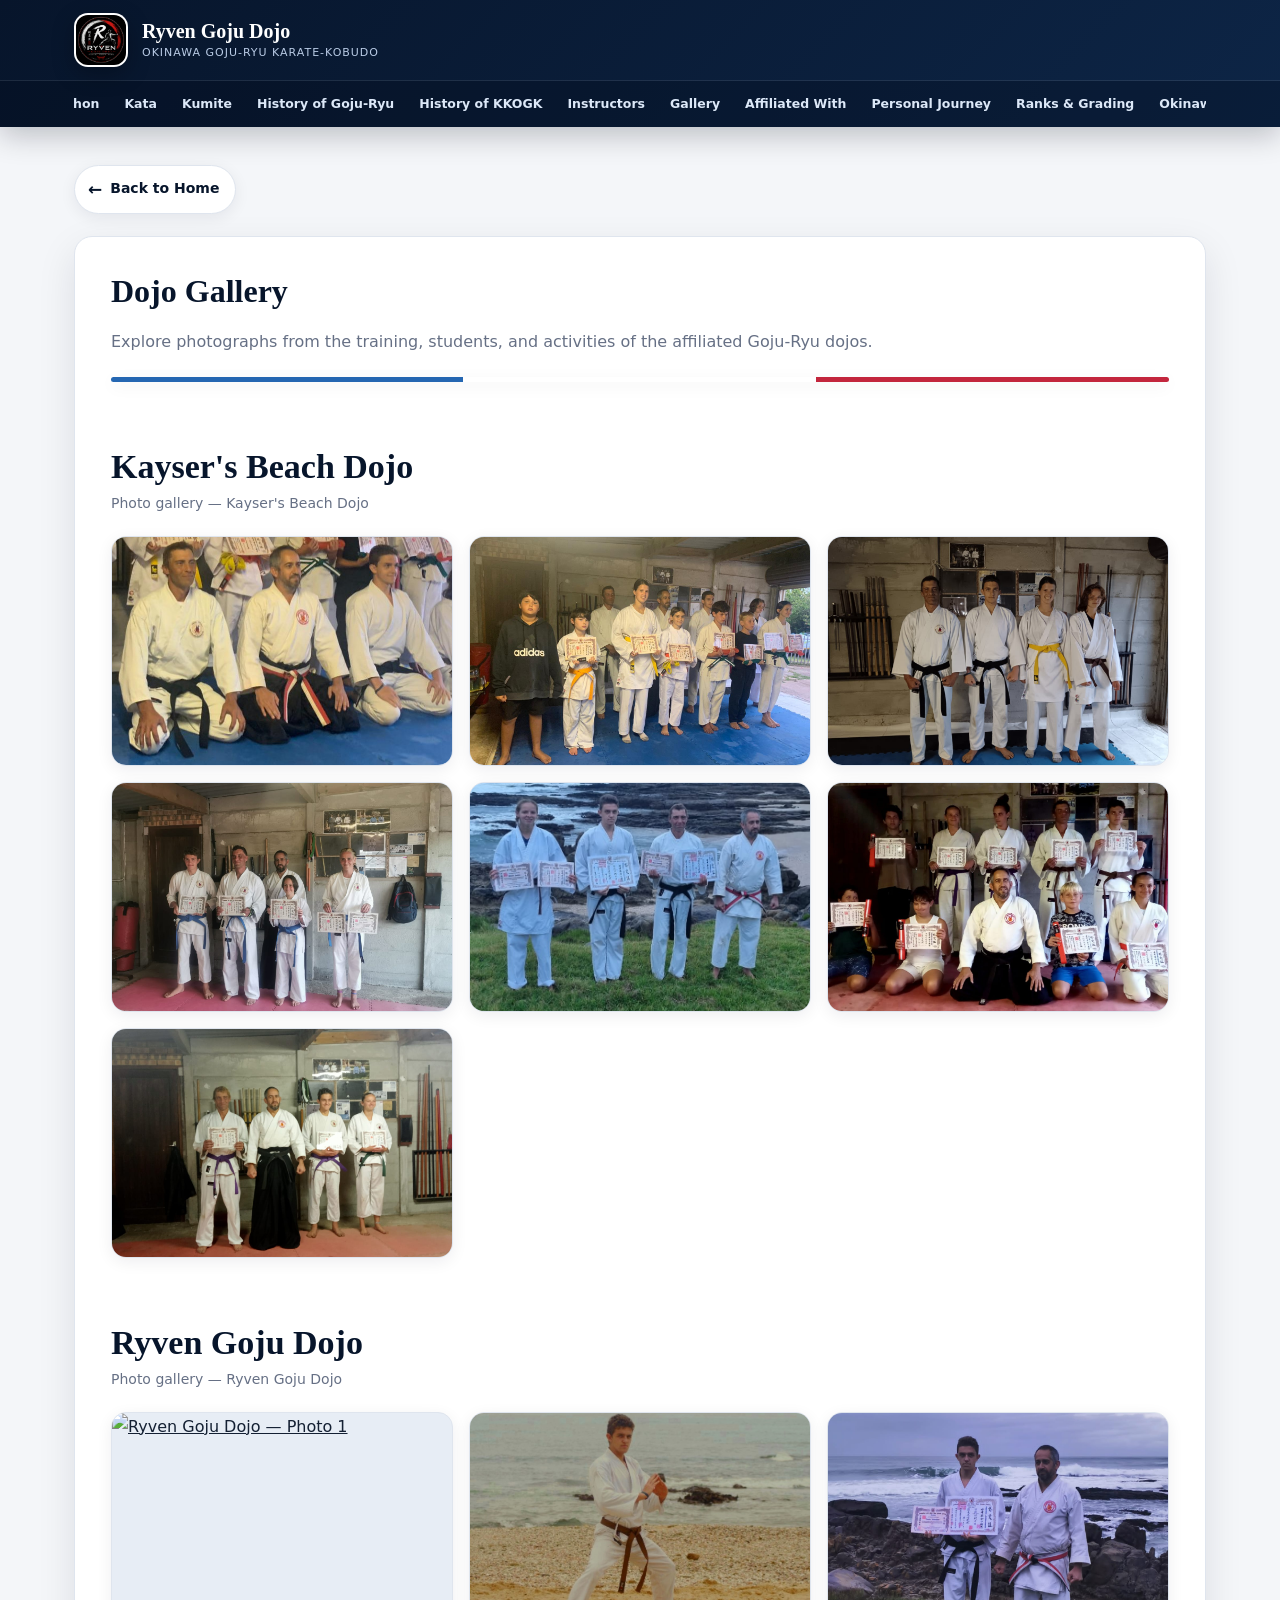
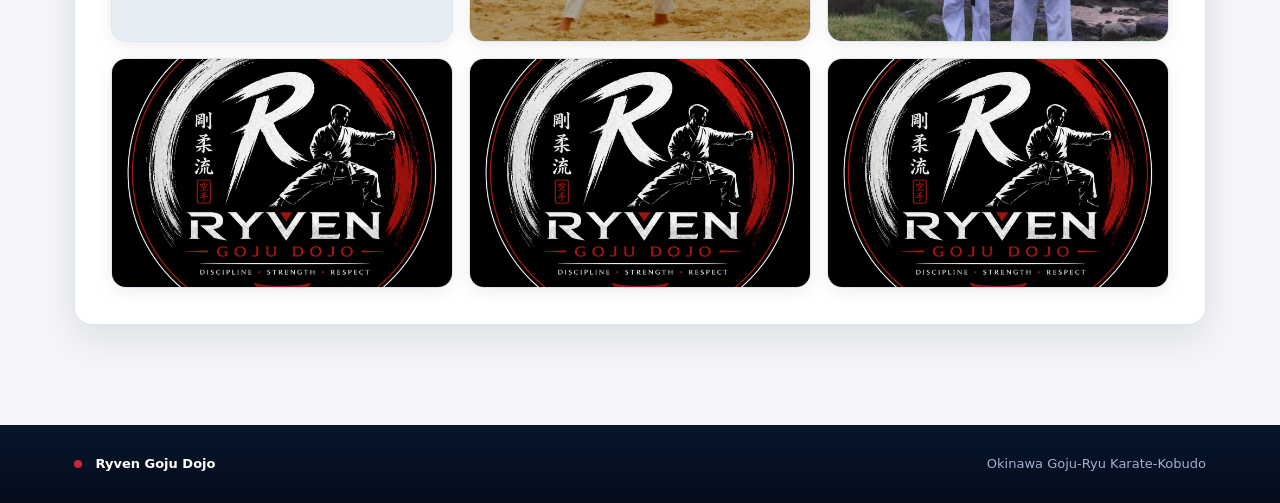
==== Gallery.html @ eabb7a5f "bb" ====
<!DOCTYPE html>
<html lang="en">
<head>
  <meta charset="UTF-8">
  <meta name="viewport" content="width=device-width, initial-scale=1.0">

  <title>Gallery — Ryven Goju Dojo</title>

  <link rel="stylesheet" href="css/style.css">

  <style>
    /* ---------- Gallery ---------- */

    .gallery-intro {
      margin-bottom: 28px;
    }

    .gallery-intro p {
      max-width: 850px;
      color: var(--muted);
    }

    .dojo-select {
      display: grid;
      grid-template-columns: repeat(2, minmax(0, 1fr));
      gap: 20px;
      margin-top: 25px;
    }

    .dojo-card {
      position: relative;
      display: flex;
      flex-direction: column;
      overflow: hidden;
      min-width: 0;
      border: 1px solid var(--line);
      border-radius: 18px;
      background: #fff;
      color: inherit;
      text-decoration: none;
      box-shadow: var(--shadow-sm);
      transition:
        transform var(--fast) var(--ease),
        box-shadow var(--fast) var(--ease),
        border-color var(--fast) var(--ease);
    }

    .dojo-card:hover {
      transform: translateY(-5px);
      border-color: #cfd8e6;
      box-shadow: var(--shadow-lg);
    }

    .dojo-card-media {
      height: 220px;
      overflow: hidden;
      background: linear-gradient(135deg,#e7edf6,#f6f8fb);
    }

    .dojo-card-media img {
      width: 100%;
      height: 100%;
      object-fit: cover;
      transition: transform var(--slow) var(--ease);
    }

    .dojo-card:hover .dojo-card-media img {
      transform: scale(1.05);
    }

    .dojo-card-content {
      padding: 22px;
    }

    .dojo-card-content h2 {
      margin-bottom: 6px;
      color: var(--navy);
      font-size: 25px;
    }

    .dojo-card-content p {
      margin: 0;
      color: var(--muted);
      font-size: 14px;
    }

    .dojo-card-arrow {
      display: inline-block;
      margin-top: 15px;
      color: var(--red);
      font-size: 13px;
      font-weight: 800;
    }

    /* ---------- Individual Galleries ---------- */

    .dojo-gallery {
      margin-top: 65px;
      scroll-margin-top: 140px;
    }

    .dojo-gallery-heading {
      display: flex;
      align-items: flex-end;
      justify-content: space-between;
      gap: 20px;
      margin-bottom: 20px;
    }

    .dojo-gallery-heading h2 {
      margin: 0;
      color: var(--navy);
      font-size: clamp(25px, 4vw, 34px);
    }

    .dojo-gallery-heading p {
      margin: 5px 0 0;
      color: var(--muted);
      font-size: 14px;
    }

    .gallery-back {
      flex: 0 0 auto;
      padding: 8px 13px;
      border: 1px solid var(--line);
      border-radius: 999px;
      background: #fff;
      color: var(--navy);
      text-decoration: none;
      font-size: 13px;
      font-weight: 800;
      box-shadow: var(--shadow-sm);
      transition:
        transform var(--fast) var(--ease),
        background var(--fast) var(--ease);
    }

    .gallery-back:hover {
      transform: translateY(-2px);
      background: var(--blue-soft);
    }

    .photo-grid {
      display: grid;
      grid-template-columns: repeat(3, minmax(0, 1fr));
      gap: 16px;
    }

    .gallery-photo {
      position: relative;
      display: block;
      height: 230px;
      overflow: hidden;
      border: 1px solid var(--line);
      border-radius: 15px;
      background: #e7edf5;
      box-shadow: var(--shadow-sm);
      cursor: pointer;
    }

    .gallery-photo img {
      width: 100%;
      height: 100%;
      object-fit: cover;
      transition: transform var(--slow) var(--ease);
    }

    .gallery-photo:hover img {
      transform: scale(1.06);
    }

    .gallery-photo::after {
      content: "View photo";
      position: absolute;
      left: 50%;
      bottom: 14px;
      transform: translate(-50%, 8px);
      padding: 6px 11px;
      border-radius: 999px;
      background: rgba(7,21,43,.82);
      color: #fff;
      font-size: 11px;
      font-weight: 800;
      opacity: 0;
      transition:
        opacity var(--fast) var(--ease),
        transform var(--fast) var(--ease);
    }

    .gallery-photo:hover::after {
      opacity: 1;
      transform: translate(-50%, 0);
    }

    /* ---------- Lightbox ---------- */

    .lightbox {
      position: fixed;
      inset: 0;
      z-index: 2000;
      display: none;
      align-items: center;
      justify-content: center;
      padding: 25px;
      background: rgba(3,10,23,.92);
    }

    .lightbox.is-open {
      display: flex;
    }

    .lightbox img {
      max-width: min(1100px, 94vw);
      max-height: 88vh;
      width: auto;
      height: auto;
      object-fit: contain;
      border-radius: 12px;
      box-shadow: 0 25px 70px rgba(0,0,0,.45);
    }

    .lightbox-close {
      position: absolute;
      top: 20px;
      right: 25px;
      width: 44px;
      height: 44px;
      border: 1px solid rgba(255,255,255,.25);
      border-radius: 50%;
      background: rgba(255,255,255,.08);
      color: #fff;
      font-size: 25px;
      line-height: 1;
      cursor: pointer;
    }

    .lightbox-close:hover {
      background: rgba(255,255,255,.16);
    }

    @media (max-width: 800px) {
      .dojo-select {
        grid-template-columns: 1fr;
      }

      .photo-grid {
        grid-template-columns: repeat(2, minmax(0, 1fr));
      }

      .gallery-photo {
        height: 220px;
      }
    }

    @media (max-width: 560px) {
      .dojo-card-media {
        height: 190px;
      }

      .photo-grid {
        grid-template-columns: 1fr;
      }

      .gallery-photo {
        height: 250px;
      }

      .dojo-gallery-heading {
        flex-direction: column;
        align-items: flex-start;
      }
    }
  </style>
</head>

<body>

  <!-- Header -->
 <header class="site-header">

  <div class="header-top">
    <div class="header-inner">

      <a class="brand" href="index.html">

        <div class="logo">
          <img src="1.jpeg" alt="Ryven Goju Dojo logo">
        </div>

        <div class="title">
          <h1>Ryven Goju Dojo</h1>
          <p>Okinawa Goju-Ryu Karate-Kobudo</p>
        </div>

      </a>

    </div>
  </div>

  <div class="nav-row">
    <div class="nav-inner">

      <nav class="site-nav" aria-label="Main navigation">

        <ul>

          <li>
            <a href="index.html">Home</a>
          </li>

          <li>
            <a href="P2.html">Kihon</a>
          </li>

          <li>
            <a href="P3.html">Kata</a>
          </li>

          <li>
            <a href="P4.html">Kumite</a>
          </li>

          <li>
            <a href="P5.html">History of Goju-Ryu</a>
          </li>

          <li>
            <a href="P6.html">History of KKOGK</a>
          </li>

          <li>
            <a href="P7.html">Instructors</a>
          </li>

          <li>
            <a href="Gallery.html">Gallery</a>
          </li>

          <li>
            <a href="P8.html">Affiliated With</a>
          </li>

          <li>
            <a href="P9.html">Personal Journey</a>
          </li>

          <li>
            <a href="P10.html">Ranks &amp; Grading</a>
          </li>

          <li>
            <a href="P11.html">Okinawan Kobudo</a>
          </li>

        </ul>

      </nav>

    </div>
  </div>

</header>


  <!-- Main Content -->
  <main>

    <a class="back" href="index.html">Back to Home</a>

    <div class="card">

      <div class="gallery-intro">

        <h1>Dojo Gallery</h1>

        <p>
          Explore photographs from the training, students, and activities
          of the affiliated Goju-Ryu dojos.
        </p>

        <div class="belt-rule"></div>

      </div>


 


      <!-- Kayser's Beach Dojo Gallery -->

      <section class="dojo-gallery" id="kaysers-beach-dojo">

        <div class="dojo-gallery-heading">

          <div>
            <h2>Kayser's Beach Dojo</h2>
            <p>Photo gallery — Kayser's Beach Dojo</p>
          </div>

          

        </div>

        <div class="photo-grid">

          <a class="gallery-photo" href="K1.jpeg" data-lightbox>
            <img src="K1.jpeg" alt="Kayser's Beach Dojo — Photo 1">
          </a>

          <a class="gallery-photo" href="K2.jpeg" data-lightbox>
            <img src="K2.jpeg" alt="Kayser's Beach Dojo — Photo 2">
          </a>

          <a class="gallery-photo" href="K3.jpeg" data-lightbox>
            <img src="K3.jpeg" alt="Kayser's Beach Dojo — Photo 3">
          </a>

          <a class="gallery-photo" href="K4.jpeg" data-lightbox>
            <img src="K4.jpeg" alt="Kayser's Beach Dojo — Photo 4">
          </a>

          <a class="gallery-photo" href="K5.jpeg" data-lightbox>
            <img src="K5.jpeg" alt="Kayser's Beach Dojo — Photo 5">
          </a>

          <a class="gallery-photo" href="K6.jpeg" data-lightbox>
            <img src="K6.jpeg" alt="Kayser's Beach Dojo — Photo 6">
          </a>

          <a class="gallery-photo" href="K7.jpeg" data-lightbox>
            <img src="K7.jpeg" alt="Kayser's Beach Dojo — Photo 7">
          </a>


        </div>

      </section>


     <!-- Ryven Goju Dojo Gallery -->

<section class="dojo-gallery" id="ryven-goju-dojo">

  <div class="dojo-gallery-heading">

    <div>
      <h2>Ryven Goju Dojo</h2>
      <p>Photo gallery — Ryven Goju Dojo</p>
    </div>

  </div>

  <div class="photo-grid">

    <a class="gallery-photo" href="Jaundre1.jpeg" data-lightbox>
      <img src="Jaundre2.jpeg" alt="Ryven Goju Dojo — Photo 1">
    </a>

    <a class="gallery-photo" href="3.jpeg" data-lightbox>
      <img src="3.jpeg" alt="Ryven Goju Dojo — Photo 2">
    </a>

    <a class="gallery-photo" href="8.jpeg" data-lightbox>
      <img src="8.jpeg" alt="Ryven Goju Dojo — Photo 3">
    </a>

    <a class="gallery-photo" href="1.jpeg" data-lightbox>
      <img src="1.jpeg" alt="Ryven Goju Dojo — Photo 4">
    </a>

    <a class="gallery-photo" href="1.jpeg" data-lightbox>
      <img src="1.jpeg" alt="Ryven Goju Dojo — Photo 5">
    </a>

    <a class="gallery-photo" href="1.jpeg" data-lightbox>
      <img src="1.jpeg" alt="Ryven Goju Dojo — Photo 6">
    </a>

  </div>

</section>

    </div>

  </main>


  <!-- Footer -->

  <footer class="site-footer">

    <div class="footer-inner">

      <div class="brand-mini">
        Ryven Goju Dojo
      </div>

      <div class="footer-links">
        Okinawa Goju-Ryu Karate-Kobudo
      </div>

    </div>

  </footer>


  <!-- Lightbox -->

  <div class="lightbox" id="lightbox" aria-hidden="true">

    <button class="lightbox-close" type="button" aria-label="Close photo">
      ×
    </button>

    <img id="lightbox-image" src="" alt="">

  </div>


  <script>
    const lightbox = document.getElementById("lightbox");
    const lightboxImage = document.getElementById("lightbox-image");
    const closeButton = document.querySelector(".lightbox-close");

    document.querySelectorAll("[data-lightbox]").forEach(photo => {

      photo.addEventListener("click", function(event) {

        event.preventDefault();

        lightboxImage.src = this.href;
        lightboxImage.alt = this.querySelector("img").alt;

        lightbox.classList.add("is-open");
        lightbox.setAttribute("aria-hidden", "false");

        document.body.style.overflow = "hidden";
      });

    });

    function closeLightbox() {

      lightbox.classList.remove("is-open");
      lightbox.setAttribute("aria-hidden", "true");

      lightboxImage.src = "";

      document.body.style.overflow = "";
    }

    closeButton.addEventListener("click", closeLightbox);

    lightbox.addEventListener("click", function(event) {

      if (event.target === lightbox) {
        closeLightbox();
      }

    });

    document.addEventListener("keydown", function(event) {

      if (event.key === "Escape") {
        closeLightbox();
      }

    });
  </script>

</body>
</html>
---- css/style.css ----
/* ==========================================================
   RYVEN GOJU DOJO — REFINED DESIGN SYSTEM
   Clean, responsive, image-safe, accessible.
   ========================================================== */

:root{
  --navy:#07152b;
  --navy-2:#0d2546;
  --navy-3:#123861;
  --blue:#2567b2;
  --blue-soft:#eaf2fb;
  --red:#c3263d;
  --red-dark:#94182a;
  --paper:#f4f6f9;
  --white:#fff;
  --ink:#142033;
  --muted:#667085;
  --line:#dfe5ee;
  --belt-orange:#e2861f;
  --belt-blue:#2567b2;
  --belt-purple:#7b3fa0;
  --belt-brown:#7a4a26;
  --belt-black:#111;
  --font-display:'Shippori Mincho','Noto Serif JP',Georgia,serif;
  --font-body:'Inter',system-ui,-apple-system,'Segoe UI',Roboto,Arial,sans-serif;
  --max-w:1180px;
  --radius:18px;
  --shadow-sm:0 4px 16px rgba(7,21,43,.07);
  --shadow-md:0 14px 38px rgba(7,21,43,.10);
  --shadow-lg:0 24px 70px rgba(7,21,43,.16);
  --ease:cubic-bezier(.22,.8,.24,1);
  --fast:180ms;
  --slow:550ms;
}

*,*::before,*::after{box-sizing:border-box}
html{scroll-behavior:smooth}
body{
  margin:0;
  min-width:320px;
  background:var(--paper);
  color:var(--ink);
  font-family:var(--font-body);
  font-size:16px;
  line-height:1.7;
  -webkit-font-smoothing:antialiased;
  text-rendering:optimizeLegibility;
}
img{display:block;max-width:100%}
a{color:inherit}
button{font:inherit}
h1,h2,h3,h4{
  margin:0 0 .55em;
  color:var(--navy);
  font-family:var(--font-display);
  font-weight:600;
  line-height:1.18;
}
p{margin:0 0 1em}
.muted{color:var(--muted)}

a:focus-visible,button:focus-visible,.tile:focus-visible{
  outline:3px solid #f05a70;
  outline-offset:3px;
}

@media (prefers-reduced-motion:reduce){
  *,*::before,*::after{
    animation-duration:.001ms!important;
    transition-duration:.001ms!important;
    scroll-behavior:auto!important;
  }
}

/* ---------- Header ---------- */
.site-header{
  position:sticky;
  top:0;
  z-index:1000;
  color:var(--white);
  background:linear-gradient(135deg,var(--navy),var(--navy-2));
  box-shadow:0 8px 28px rgba(2,10,24,.24);
}
.header-top{border-bottom:1px solid rgba(255,255,255,.09)}
.header-inner{
  width:100%;
  max-width:var(--max-w);
  margin:auto;
  padding:13px 24px;
  display:flex;
  align-items:center;
  justify-content:space-between;
  gap:20px;
}
.brand{
  min-width:0;
  display:flex;
  align-items:center;
  gap:14px;
  color:var(--white);
  text-decoration:none;
}
.brand .logo{
  width:54px;height:54px;flex:0 0 54px;
  overflow:hidden;
  border-radius:14px;
  background:#fff;
  border:2px solid rgba(255,255,255,.18);
  box-shadow:0 7px 22px rgba(0,0,0,.28);
}
.brand .logo img{
  width:100%;height:100%;
  object-fit:cover;
}
.brand .title{min-width:0}
.brand .title h1{
  margin:0;
  color:#fff;
  font-size:20px;
  white-space:nowrap;
}
.brand .title p{
  margin:2px 0 0;
  color:#b9cbe5;
  font-size:11px;
  line-height:1.3;
  letter-spacing:.09em;
  text-transform:uppercase;
  white-space:nowrap;
}

/* Navigation */
.nav-row{
  background:rgba(2,10,24,.28);
}
.nav-inner{
  max-width:var(--max-w);
  margin:auto;
  padding:0 24px;
}
.site-nav ul{
  display:flex;
  align-items:center;
  justify-content:center;
  gap:3px;
  margin:0;
  padding:6px 0;
  list-style:none;
  overflow-x:auto;
  scrollbar-width:none;
}
.site-nav ul::-webkit-scrollbar{display:none}
.site-nav a{
  position:relative;
  display:block;
  padding:9px 11px;
  border-radius:9px;
  color:#dce8f8;
  text-decoration:none;
  font-size:12.5px;
  font-weight:700;
  line-height:1.25;
  white-space:nowrap;
  transition:background var(--fast) var(--ease),color var(--fast) var(--ease);
}
.site-nav a:hover{background:rgba(255,255,255,.08);color:#fff}
.site-nav a::after{
  content:"";
  position:absolute;
  left:11px;right:11px;bottom:4px;
  height:2px;border-radius:2px;
  background:var(--red);
  transform:scaleX(0);
  transform-origin:left;
  transition:transform var(--fast) var(--ease);
}
.site-nav a:hover::after,.site-nav a.active::after{transform:scaleX(1)}
.site-nav a.active{color:#fff}

.nav-toggle{
  display:none;
  width:44px;height:44px;
  flex:0 0 44px;
  position:relative;
  border:1px solid rgba(255,255,255,.18);
  border-radius:12px;
  background:rgba(255,255,255,.06);
  cursor:pointer;
}
.nav-toggle span,.nav-toggle span::before,.nav-toggle span::after{
  content:"";
  position:absolute;
  left:10px;right:10px;
  height:2px;
  border-radius:2px;
  background:#fff;
  transition:transform var(--fast) var(--ease),top var(--fast) var(--ease),opacity var(--fast) var(--ease);
}
.nav-toggle span{top:21px}
.nav-toggle span::before{top:-7px}
.nav-toggle span::after{top:7px}
.nav-toggle[aria-expanded="true"] span{background:transparent}
.nav-toggle[aria-expanded="true"] span::before{top:0;transform:rotate(45deg)}
.nav-toggle[aria-expanded="true"] span::after{top:0;transform:rotate(-45deg)}

@media (max-width:820px){
  .nav-toggle{display:block}
  .nav-row{
    max-height:0;
    overflow:hidden;
    background:linear-gradient(180deg,var(--navy),var(--navy-2));
    transition:max-height var(--fast) var(--ease);
  }
  .nav-row.is-open{max-height:75vh;overflow-y:auto}
  .nav-inner{padding:4px 16px 14px}
  .site-nav ul{
    flex-direction:column;
    align-items:stretch;
    gap:2px;
    overflow:visible;
  }
  .site-nav a{
    padding:13px 14px;
    font-size:15px;
  }
  .site-nav a::after{display:none}
  .site-nav a.active{
    background:rgba(255,255,255,.08);
    border-left:3px solid var(--red);
  }
}
@media (max-width:560px){
  .header-inner{padding:11px 16px}
  .brand{gap:10px}
  .brand .logo{width:46px;height:46px;flex-basis:46px;border-radius:12px}
  .brand .title h1{font-size:17px}
  .brand .title p{font-size:9.5px;letter-spacing:.06em}
}

/* ---------- Layout ---------- */
main{
  width:100%;
  max-width:var(--max-w);
  margin:0 auto;
  padding:38px 24px 70px;
}
.card{
  background:#fff;
  border:1px solid var(--line);
  border-radius:var(--radius);
  padding:36px;
  box-shadow:var(--shadow-md);
}
.card > h1{
  font-size:clamp(30px,4vw,42px);
  margin-bottom:8px;
}
.section{margin-top:36px}
.section > h2{
  position:relative;
  padding-left:17px;
  color:var(--navy);
  font-size:23px;
}
.section > h2::before{
  content:"";
  position:absolute;
  left:0;top:.12em;bottom:.12em;
  width:5px;border-radius:5px;
  background:linear-gradient(180deg,var(--blue),var(--red));
}
.section p{max-width:900px}

.back{
  display:inline-flex;
  align-items:center;
  gap:8px;
  margin-bottom:22px;
  padding:9px 16px 9px 13px;
  border:1px solid var(--line);
  border-radius:999px;
  background:#fff;
  color:var(--navy);
  text-decoration:none;
  font-size:14px;
  font-weight:800;
  box-shadow:var(--shadow-sm);
  transition:transform var(--fast) var(--ease),box-shadow var(--fast) var(--ease),background var(--fast) var(--ease);
}
.back::before{content:"←";font-size:17px}
.back:hover{transform:translateX(-3px);background:var(--blue-soft);box-shadow:var(--shadow-md)}

.belt-rule{
  width:100%;
  height:5px;
  margin-top:22px;
  border-radius:99px;
  background:linear-gradient(90deg,var(--blue) 0 33.3%,#fff 33.3% 66.6%,var(--red) 66.6% 100%);
  box-shadow:var(--shadow-sm);
}

/* ---------- Home hero ---------- */
.hero{
  position:relative;
  overflow:hidden;
  padding:64px 52px;
  border-radius:24px;
  color:#fff;
  background:
    radial-gradient(600px 360px at 88% 0%,rgba(195,38,61,.24),transparent 65%),
    radial-gradient(620px 420px at 0% 100%,rgba(37,103,178,.30),transparent 68%),
    linear-gradient(135deg,var(--navy),var(--navy-3));
  box-shadow:var(--shadow-lg);
}
.hero::after{
  content:"";
  position:absolute;
  width:330px;height:330px;
  right:-120px;top:-120px;
  border:14px solid rgba(255,255,255,.06);
  border-right-color:rgba(240,90,112,.34);
  border-radius:50%;
  transform:rotate(20deg);
}
.hero > *{position:relative;z-index:1}
.hero-eyebrow{
  display:inline-flex;
  align-items:center;
  gap:9px;
  margin:0 0 14px;
  color:#ffd8de;
  font-size:12px;
  font-weight:800;
  letter-spacing:.14em;
  text-transform:uppercase;
}
.hero-eyebrow::before{
  content:"";
  width:9px;height:9px;
  border-radius:50%;
  background:#ef5a72;
  box-shadow:0 0 0 4px rgba(239,90,114,.18);
}
.hero h2{
  max-width:760px;
  color:#fff;
  font-size:clamp(32px,5vw,52px);
}
.hero p{
  max-width:680px;
  color:#dce6f5;
  font-size:17px;
}
.hero-actions{
  display:flex;
  flex-wrap:wrap;
  gap:12px;
  margin-top:24px;
}
.btn{
  display:inline-flex;
  align-items:center;
  justify-content:center;
  padding:12px 20px;
  border:1px solid transparent;
  border-radius:999px;
  font-size:14px;
  font-weight:800;
  text-decoration:none;
  transition:transform var(--fast) var(--ease),box-shadow var(--fast) var(--ease),background var(--fast) var(--ease);
}
.btn:hover{transform:translateY(-2px)}
.btn-primary{
  color:#fff;
  background:var(--red);
  box-shadow:0 10px 24px rgba(195,38,61,.32);
}
.btn-primary:hover{background:var(--red-dark);box-shadow:0 14px 30px rgba(195,38,61,.4)}
.btn-ghost{
  color:#fff;
  background:rgba(255,255,255,.08);
  border-color:rgba(255,255,255,.25);
}
.btn-ghost:hover{background:rgba(255,255,255,.15)}

/* ---------- Home cards ---------- */
.grid-cards{
  display:grid;
  grid-template-columns:repeat(4,minmax(0,1fr));
  gap:18px;
  margin-top:28px;
}
.tile{
  display:flex;
  min-width:0;
  flex-direction:column;
  overflow:hidden;
  border:1px solid var(--line);
  border-radius:16px;
  background:#fff;
  color:inherit;
  text-decoration:none;
  box-shadow:var(--shadow-sm);
  transition:transform var(--fast) var(--ease),box-shadow var(--fast) var(--ease),border-color var(--fast) var(--ease);
}
.tile:hover{transform:translateY(-5px);border-color:#cfd8e6;box-shadow:var(--shadow-lg)}
.tile-media{
  position:relative;
  height:165px;
  overflow:hidden;
  background:linear-gradient(135deg,#e7edf6,#f6f8fb);
}
.tile-media img{
  width:100%;height:100%;
  object-fit:cover;
  transition:transform var(--slow) var(--ease);
}
.tile:hover .tile-media img{transform:scale(1.06)}
.tile .meta{display:flex;flex:1;flex-direction:column;padding:17px}
.tile .meta h4{
  margin-bottom:5px;
  color:var(--navy);
  font-size:18px;
}
.tile .meta p{margin:0;color:var(--muted);font-size:14px;line-height:1.5}
.meta-row{display:flex;align-items:center;margin-top:auto;padding-top:16px}
.tile-arrow{color:var(--red);font-size:13px;font-weight:800;opacity:0;transform:translateX(-5px);transition:opacity var(--fast) var(--ease),transform var(--fast) var(--ease)}
.tile:hover .tile-arrow{opacity:1;transform:none}

@media (max-width:1050px){.grid-cards{grid-template-columns:repeat(3,minmax(0,1fr))}}
@media (max-width:780px){.grid-cards{grid-template-columns:repeat(2,minmax(0,1fr))}}
@media (max-width:540px){
  main{padding:24px 14px 48px}
  .hero{padding:40px 24px;border-radius:20px}
  .card{padding:23px 20px}
  .grid-cards{grid-template-columns:1fr}
  .tile-media{height:190px}
}

/* ---------- Images / missing-image safety ---------- */
.media-frame{
  position:relative;
  min-height:180px;
  overflow:hidden;
  margin-top:24px;
  border-radius:15px;
  background:linear-gradient(135deg,#e8edf5,#f5f7fa);
  box-shadow:var(--shadow-sm);
}
.hero-image{
  width:100%;
  max-height:460px;
  object-fit:cover;
}
img.img-missing{
  min-height:180px;
  opacity:0;
}
.media-fallback::before{
  content:"";
  position:absolute;inset:0;
  background:
    radial-gradient(circle at 50% 42%,rgba(37,103,178,.12),transparent 22%),
    linear-gradient(135deg,#e7edf5,#f6f8fb);
}
.media-fallback::after{
  content:"Image unavailable";
  position:absolute;
  left:50%;top:50%;
  transform:translate(-50%,-50%);
  padding:9px 14px;
  border:1px solid #d5ddea;
  border-radius:999px;
  background:rgba(255,255,255,.8);
  color:#69758a;
  font-size:12px;
  font-weight:800;
  letter-spacing:.02em;
}

/* ---------- Instructors ---------- */
.instructors{
  display:grid;
  grid-template-columns:repeat(2,minmax(0,1fr));
  gap:18px;
  margin-top:22px;
}
.instr{
  display:flex;
  gap:17px;
  align-items:flex-start;
  padding:20px;
  border:1px solid var(--line);
  border-radius:15px;
  background:linear-gradient(180deg,#fff,#fbfcfe);
  box-shadow:var(--shadow-sm);
  transition:transform var(--fast) var(--ease),box-shadow var(--fast) var(--ease);
}
.instr:hover{transform:translateY(-4px);box-shadow:var(--shadow-md)}
.instr-avatar{
  width:100px;height:100px;flex:0 0 100px;
  overflow:hidden;
  border-radius:14px;
  background:#e7edf5;
  border:2px solid #fff;
  outline:1px solid var(--line);
}
.instr-avatar img{width:100%;height:100%;object-fit:cover}
.instr .name{color:var(--navy);font-size:15px;font-weight:800;line-height:1.45}
.instr .role{margin-top:5px;font-size:13.5px;line-height:1.55}
.instr .email{
  display:inline-block;
  margin-top:9px;
  color:var(--blue);
  font-size:13px;
  font-weight:700;
  text-decoration:none;
}
.instr .email:hover{text-decoration:underline}
@media (max-width:760px){.instructors{grid-template-columns:1fr}}
@media (max-width:520px){.instr{flex-direction:column}.instr-avatar{width:110px;height:110px;flex-basis:110px}}

/* ---------- Affiliation ---------- */
.affiliate-panel{
  display:grid;
  grid-template-columns:280px minmax(0,1fr);
  gap:25px;
  align-items:center;
  margin-top:22px;
  padding:20px;
  border:1px solid var(--line);
  border-radius:15px;
  background:linear-gradient(180deg,#fff,#fbfcfe);
}
.affiliate-media{
  position:relative;
  width:100%;
  height:220px;
  overflow:hidden;
  border-radius:13px;
  background:#e7edf5;
  box-shadow:var(--shadow-sm);
}
.affiliate-media img{width:100%;height:100%;object-fit:cover}
@media (max-width:680px){
  .affiliate-panel{grid-template-columns:1fr}
  .affiliate-media{height:200px}
}

/* ---------- Journey ---------- */
.timeline{
  position:relative;
  margin-top:28px;
  padding-left:36px;
}
.timeline::before{
  content:"";
  position:absolute;
  left:10px;top:6px;bottom:6px;
  width:3px;border-radius:3px;
  background:linear-gradient(180deg,var(--blue),var(--red));
}
.timeline-item{position:relative;padding-bottom:30px}
.timeline-item:last-child{padding-bottom:0}
.timeline-dot{
  position:absolute;
  left:-36px;top:5px;
  width:21px;height:21px;
  border:3px solid #fff;
  border-radius:50%;
  box-shadow:0 0 0 2px var(--line),var(--shadow-sm);
}
.timeline-card{
  overflow:hidden;
  border:1px solid var(--line);
  border-radius:15px;
  background:#fff;
  box-shadow:var(--shadow-sm);
  transition:transform var(--fast) var(--ease),box-shadow var(--fast) var(--ease);
}
.timeline-card:hover{transform:translateY(-4px);box-shadow:var(--shadow-md)}
.timeline-media{background:#e7edf5}
.timeline-media img{width:100%;max-height:390px;object-fit:cover}
.timeline-card .cap{
  display:flex;align-items:center;gap:10px;
  padding:14px 18px;
  color:var(--navy);
  font-weight:800;
}
.belt-chip{width:12px;height:12px;flex:0 0 12px;border-radius:50%;box-shadow:0 0 0 3px rgba(0,0,0,.04)}
.belt-chip.orange{background:var(--belt-orange)}
.belt-chip.blue{background:var(--belt-blue)}
.belt-chip.purple{background:var(--belt-purple)}
.belt-chip.brown{background:var(--belt-brown)}
.belt-chip.black{background:var(--belt-black)}

/* ---------- History extras ---------- */
.kata-list{display:flex;flex-wrap:wrap;gap:8px;margin-top:8px}
.kata-chip{
  padding:7px 12px;
  border:1px solid #d8e1ef;
  border-radius:999px;
  background:var(--blue-soft);
  color:#183e6b;
  font-size:13px;
  font-weight:700;
}
.pillar-list{
  display:grid;gap:12px;
  margin:16px 0 0;padding:0;
  list-style:none;
}
.pillar-list li{
  display:flex;gap:12px;align-items:flex-start;
  padding:15px 16px;
  border:1px solid var(--line);
  border-radius:13px;
  background:#fbfcfe;
}
.pillar-list b{color:var(--navy)}
.pillar-dot{
  width:10px;height:10px;flex:0 0 10px;
  margin-top:8px;border-radius:50%;
  background:var(--red);
}

/* ---------- Footer ---------- */
.site-footer{
  margin-top:30px;
  color:#cbd7e9;
  background:linear-gradient(180deg,var(--navy),#040c1b);
}
.footer-inner{
  max-width:var(--max-w);
  margin:auto;
  padding:28px 24px;
  display:flex;
  align-items:center;
  justify-content:space-between;
  gap:16px;
}
.brand-mini{
  color:#fff;
  font-weight:800;
  font-size:13px;
}
.brand-mini::before{
  content:"";
  display:inline-block;
  width:8px;height:8px;
  margin-right:9px;
  border-radius:50%;
  background:var(--red);
}
.footer-links{display:flex;gap:18px;color:#9fb1cc;font-size:13px}
@media (max-width:650px){
  .footer-inner{flex-direction:column;align-items:flex-start}
}

/* ---------- Scroll reveal ---------- */
.js-anim .reveal{
  opacity:0;
  transform:translateY(18px);
  transition:opacity var(--slow) var(--ease),transform var(--slow) var(--ease);
}
.js-anim .reveal.in-view{opacity:1;transform:none}

/* Prevent the page from ever feeling wider than the viewport */
@media (max-width:420px){
  .brand .title p{max-width:185px;overflow:hidden;text-overflow:ellipsis}
  .hero-actions .btn{width:100%}
}
/* =========================================================
   SEMPAI JAUNDRE PROFILE PHOTO
========================================================= */

.sempai-profile-photo {
  width: min(100%, 520px);
  margin: 30px auto 35px;
  display: flex;
  justify-content: center;
}

.sempai-profile-photo img {
  width: 100%;
  aspect-ratio: 1 / 1;
  object-fit: cover;
  display: block;
  border-radius: 12px;
  box-shadow: 0 12px 35px rgba(0, 0, 0, 0.35);
}





/* =========================================================
   RANKS & GRADING PAGE
========================================================= */

.rank-table-wrap {
  width: 100%;
  overflow-x: auto;
  margin-top: 28px;
}

.rank-table {
  width: 100%;
  border-collapse: collapse;
  min-width: 760px;
}

.rank-table th {
  padding: 16px 18px;
  text-align: left;
  font-weight: 700;
  border-bottom: 2px solid rgba(255, 255, 255, 0.18);
}

.rank-table td {
  padding: 16px 18px;
  border-bottom: 1px solid rgba(255, 255, 255, 0.10);
  vertical-align: middle;
}

.rank-table tbody tr {
  transition: background 0.2s ease;
}

.rank-table tbody tr:hover {
  background: rgba(255, 255, 255, 0.035);
}


/* BELT INDICATORS */

.belt-dot {
  display: inline-block;
  width: 18px;
  height: 18px;
  margin-right: 9px;
  border-radius: 50%;
  vertical-align: -3px;
  border: 1px solid rgba(255, 255, 255, 0.35);
}

.belt-white {
  background: #f5f5f5;
}

.belt-yellow {
  background: #e4c84a;
}

.belt-orange {
  background: #d87532;
}

.belt-orange-green {
  background: linear-gradient(
    to right,
    #d87532 0%,
    #d87532 50%,
    #4c8b54 50%,
    #4c8b54 100%
  );
}

.belt-green {
  background: #4c8b54;
}

.belt-green-blue {
  background: linear-gradient(
    to right,
    #4c8b54 0%,
    #4c8b54 50%,
    #456da8 50%,
    #456da8 100%
  );
}

.belt-blue {
  background: #456da8;
}

.belt-purple {
  background: #76528c;
}

.belt-brown {
  background: #68452f;
}

.belt-brown-black {
  background: linear-gradient(
    to right,
    #68452f 0%,
    #68452f 50%,
    #151515 50%,
    #151515 100%
  );
}


/* PROGRESSION LEVEL CELLS */

.level-cell {
  text-align: center !important;
  font-weight: 700;
  min-width: 160px;
}

.level-cell.novice {
  border-left: 3px solid #c8a94a;
}

.level-cell.intermediate {
  border-left: 3px solid #4c8b54;
}

.level-cell.advanced {
  border-left: 3px solid #76528c;
}


/* JUNIOR BLACK BELT NOTE */

.rank-note {
  margin: 35px 0;
  padding: 24px 28px;
  border-left: 4px solid #222;
  background: rgba(0, 0, 0, 0.18);
  border-radius: 8px;
}

.rank-note strong {
  display: block;
  font-size: 1.15rem;
  margin-bottom: 8px;
}

.rank-note p {
  margin: 0 0 5px;
  font-weight: 600;
}

.rank-note span {
  opacity: 0.7;
}


/* DAN GRID */

.dan-grid {
  display: grid;
  grid-template-columns: repeat(2, minmax(0, 1fr));
  gap: 18px;
  margin-top: 30px;
}

.dan-card {
  padding: 24px;
  border: 1px solid rgba(255, 255, 255, 0.12);
  border-radius: 10px;
  background: rgba(0, 0, 0, 0.16);
  transition:
    transform 0.2s ease,
    border-color 0.2s ease,
    background 0.2s ease;
}

.dan-card:hover {
  transform: translateY(-3px);
  border-color: rgba(255, 255, 255, 0.25);
  background: rgba(0, 0, 0, 0.23);
}

.dan-number {
  font-size: 0.85rem;
  font-weight: 700;
  letter-spacing: 0.08em;
  text-transform: uppercase;
  opacity: 0.65;
}

.dan-name {
  margin-top: 5px;
  font-family: "Shippori Mincho", serif;
  font-size: 1.55rem;
  font-weight: 700;
}

.dan-belt {
  margin-top: 18px;
  display: flex;
  align-items: center;
  gap: 10px;
  font-size: 0.95rem;
}

.belt-bar {
  width: 72px;
  height: 14px;
  display: inline-block;
  border-radius: 2px;
  border: 1px solid rgba(255, 255, 255, 0.3);
}

.belt-bar.black {
  background: #111;
}

.belt-bar.red {
  background: #8f2424;
}

.belt-bar.red-white {
  background: linear-gradient(
    to right,
    #8f2424 0%,
    #8f2424 45%,
    #f1f1f1 45%,
    #f1f1f1 55%,
    #8f2424 55%,
    #8f2424 100%
  );
}

.belt-bar.black-red {
  background: linear-gradient(
    to right,
    #111 0%,
    #111 45%,
    #8f2424 45%,
    #8f2424 55%,
    #111 55%,
    #111 100%
  );
}

.belt-bar.alternating {
  background: repeating-linear-gradient(
    to right,
    #8f2424 0,
    #8f2424 12px,
    #f1f1f1 12px,
    #f1f1f1 24px
  );
}

.dan-level {
  margin-top: 17px;
  padding-top: 14px;
  border-top: 1px solid rgba(255, 255, 255, 0.10);
  font-size: 0.85rem;
  font-weight: 600;
  opacity: 0.72;
}


/* PROGRESSION GRID */

.progression-grid {
  display: grid;
  grid-template-columns: repeat(3, minmax(0, 1fr));
  gap: 18px;
  margin-top: 28px;
}

.progression-card {
  padding: 25px;
  border: 1px solid rgba(255, 255, 255, 0.12);
  border-radius: 10px;
  background: rgba(0, 0, 0, 0.14);
}

.progression-number {
  font-size: 0.75rem;
  font-weight: 700;
  letter-spacing: 0.12em;
  opacity: 0.5;
}

.progression-card h3 {
  margin: 12px 0 8px;
}

.progression-card p {
  margin: 0;
  opacity: 0.72;
}


/* CLOSING SECTION */

.ranking-closing {
  margin-bottom: 10px;
}


/* =========================================================
   MOBILE
========================================================= */

@media (max-width: 800px) {

  .dan-grid {
    grid-template-columns: 1fr;
  }

  .progression-grid {
    grid-template-columns: 1fr;
  }

}


@media (max-width: 600px) {

  .rank-table {
    min-width: 680px;
  }

  .rank-table th,
  .rank-table td {
    padding: 13px 14px;
  }

  .dan-card {
    padding: 20px;
  }

}








/* =========================================================
   OKINAWAN KOBUDO PAGE
========================================================= */

.kobudo-grid {
  display: grid;
  grid-template-columns: repeat(2, minmax(0, 1fr));
  gap: 24px;
  margin-top: 30px;
}

.kobudo-card {
  overflow: hidden;
  border: 1px solid rgba(255, 255, 255, 0.12);
  border-radius: 12px;
  background: rgba(0, 0, 0, 0.15);
  transition:
    transform 0.25s ease,
    border-color 0.25s ease,
    background 0.25s ease;
}

.kobudo-card:hover {
  transform: translateY(-4px);
  border-color: rgba(255, 255, 255, 0.25);
  background: rgba(0, 0, 0, 0.22);
}


/* IMAGE */

.kobudo-image {
  width: 100%;
  height: 280px;
  overflow: hidden;
  background: #f5f5f5;
}

.kobudo-image img {
  width: 100%;
  height: 100%;
  display: block;
  object-fit: contain;
  transition: transform 0.35s ease;
}

.kobudo-card:hover .kobudo-image img {
  transform: scale(1.03);
}


/* CONTENT */

.kobudo-content {
  padding: 25px;
}

.kobudo-number {
  display: block;
  margin-bottom: 6px;
  font-size: 0.72rem;
  font-weight: 700;
  letter-spacing: 0.14em;
  opacity: 0.5;
}

.kobudo-content h3 {
  margin: 0;
  font-family: "Shippori Mincho", serif;
  font-size: 1.65rem;
}

.kobudo-japanese {
  margin: 5px 0 18px;
  font-size: 1.05rem;
  opacity: 0.6;
}

.kobudo-content p:not(.kobudo-japanese) {
  line-height: 1.7;
}


/* HIGHLIGHT */

.kobudo-highlight {
  display: grid;
  grid-template-columns: 90px 1fr;
  gap: 25px;
  align-items: center;

  margin: 45px 0;

  padding: 32px;

  border: 1px solid rgba(255, 255, 255, 0.12);
  border-left: 4px solid rgba(255, 255, 255, 0.55);

  border-radius: 12px;

  background: rgba(0, 0, 0, 0.17);
}

.kobudo-highlight-number {
  display: flex;
  align-items: center;
  justify-content: center;

  width: 70px;
  height: 70px;

  border-radius: 50%;

  font-family: "Shippori Mincho", serif;
  font-size: 2rem;

  background: rgba(255, 255, 255, 0.08);
}

.kobudo-highlight h2 {
  margin-top: 0;
}


/* MOBILE */

@media (max-width: 800px) {

  .kobudo-grid {
    grid-template-columns: 1fr;
  }

}


@media (max-width: 600px) {

  .kobudo-image {
    height: 230px;
  }

  .kobudo-content {
    padding: 20px;
  }

  .kobudo-highlight {
    grid-template-columns: 1fr;
    text-align: center;
  }

  .kobudo-highlight-number {
    margin: 0 auto;
  }

}
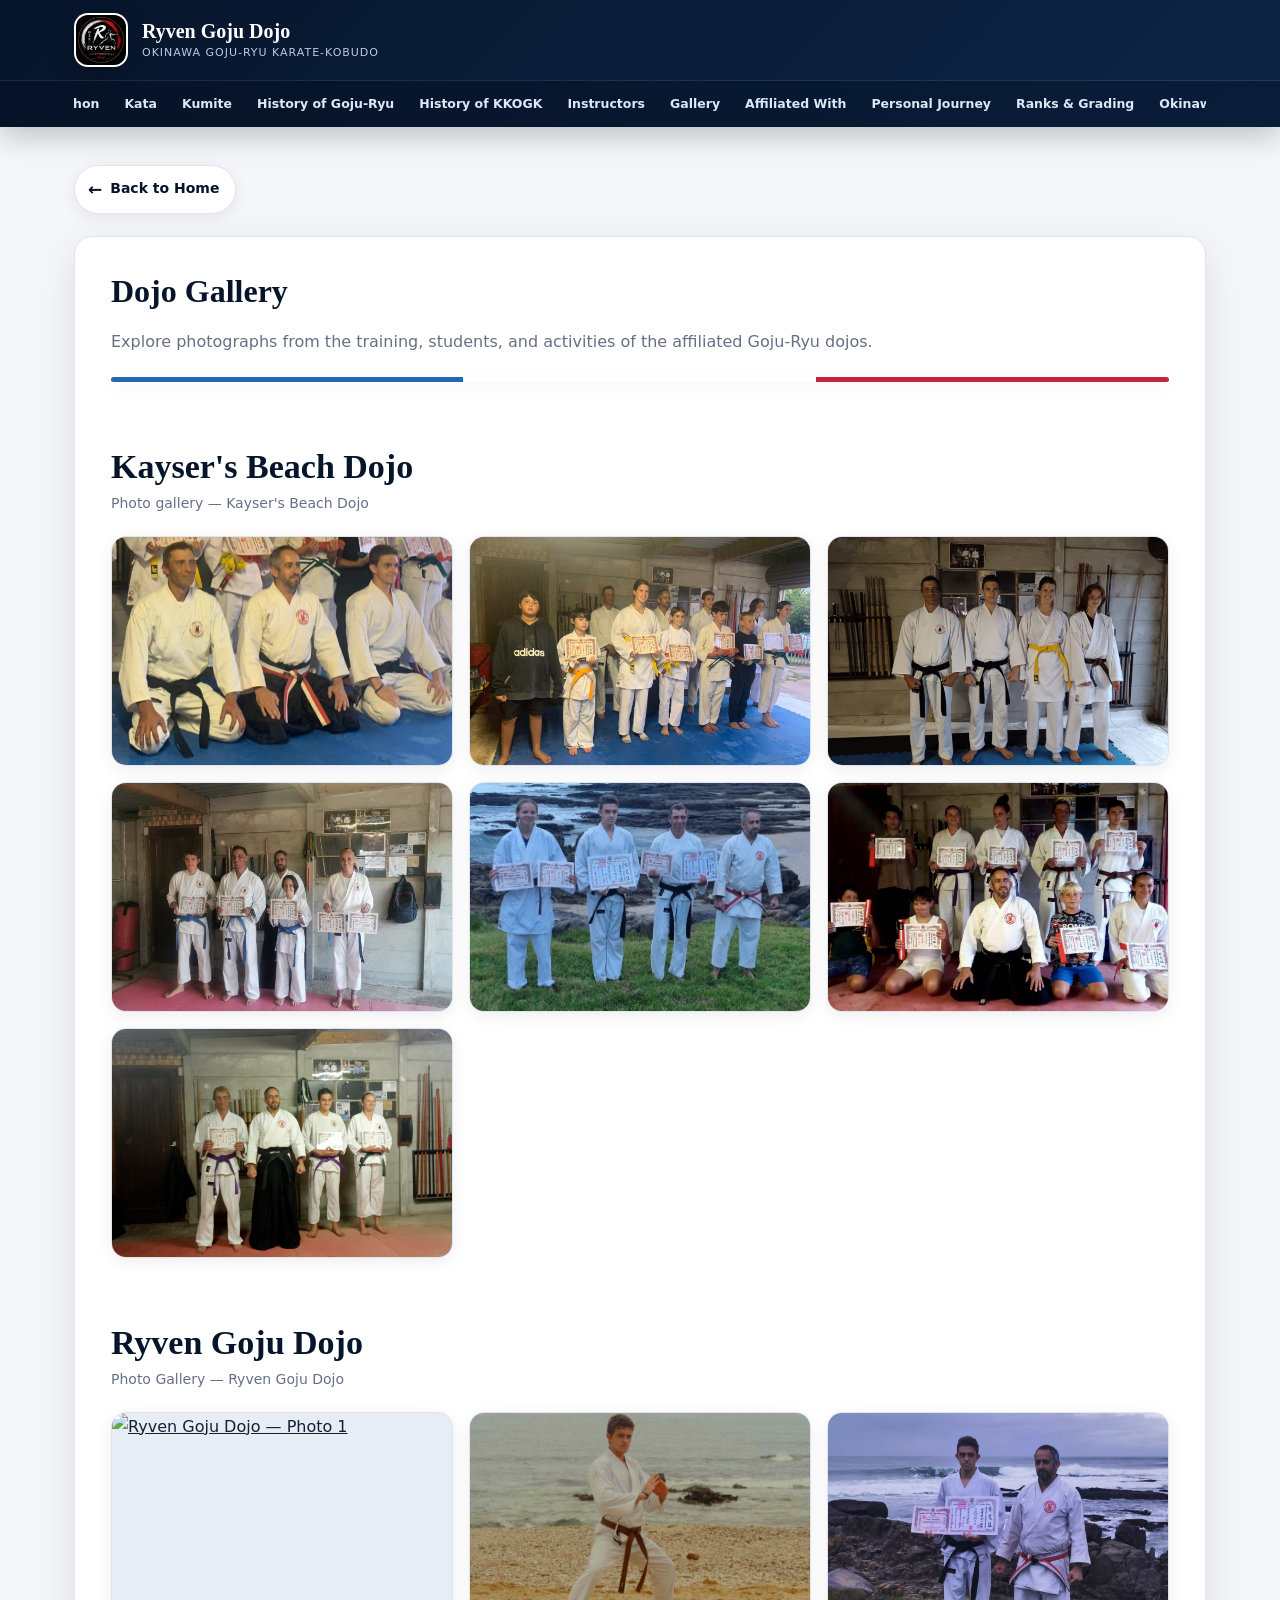
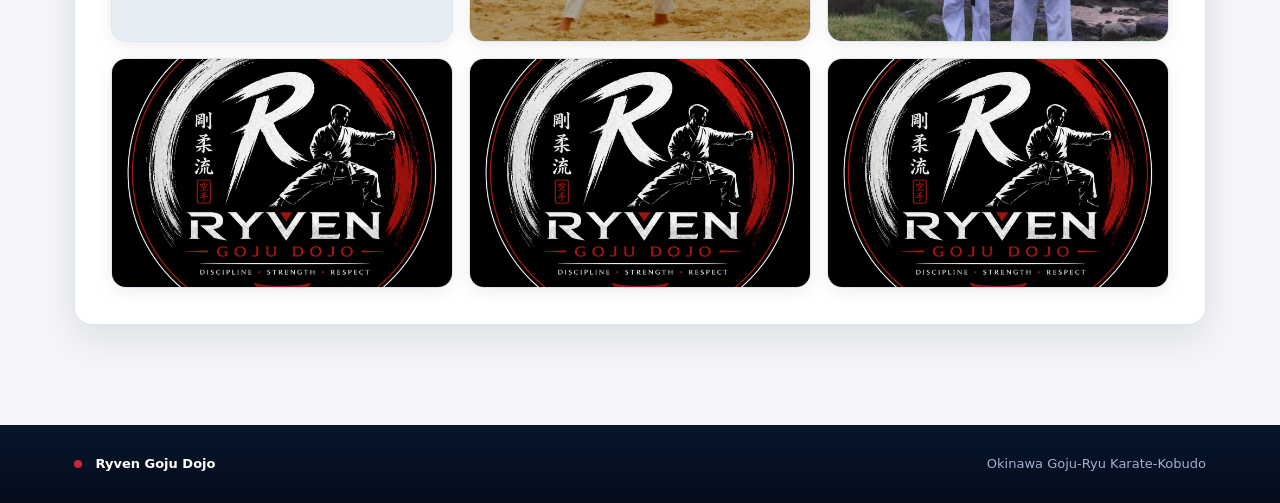
==== commit e6c08608: "bbk" ====
--- a/Gallery.html
+++ b/Gallery.html
@@ -445,7 +445,7 @@
 
     <div>
       <h2>Ryven Goju Dojo</h2>
-      <p>Photo gallery — Ryven Goju Dojo</p>
+      <p>Photo Gallery — Ryven Goju Dojo</p>
     </div>
 
   </div>
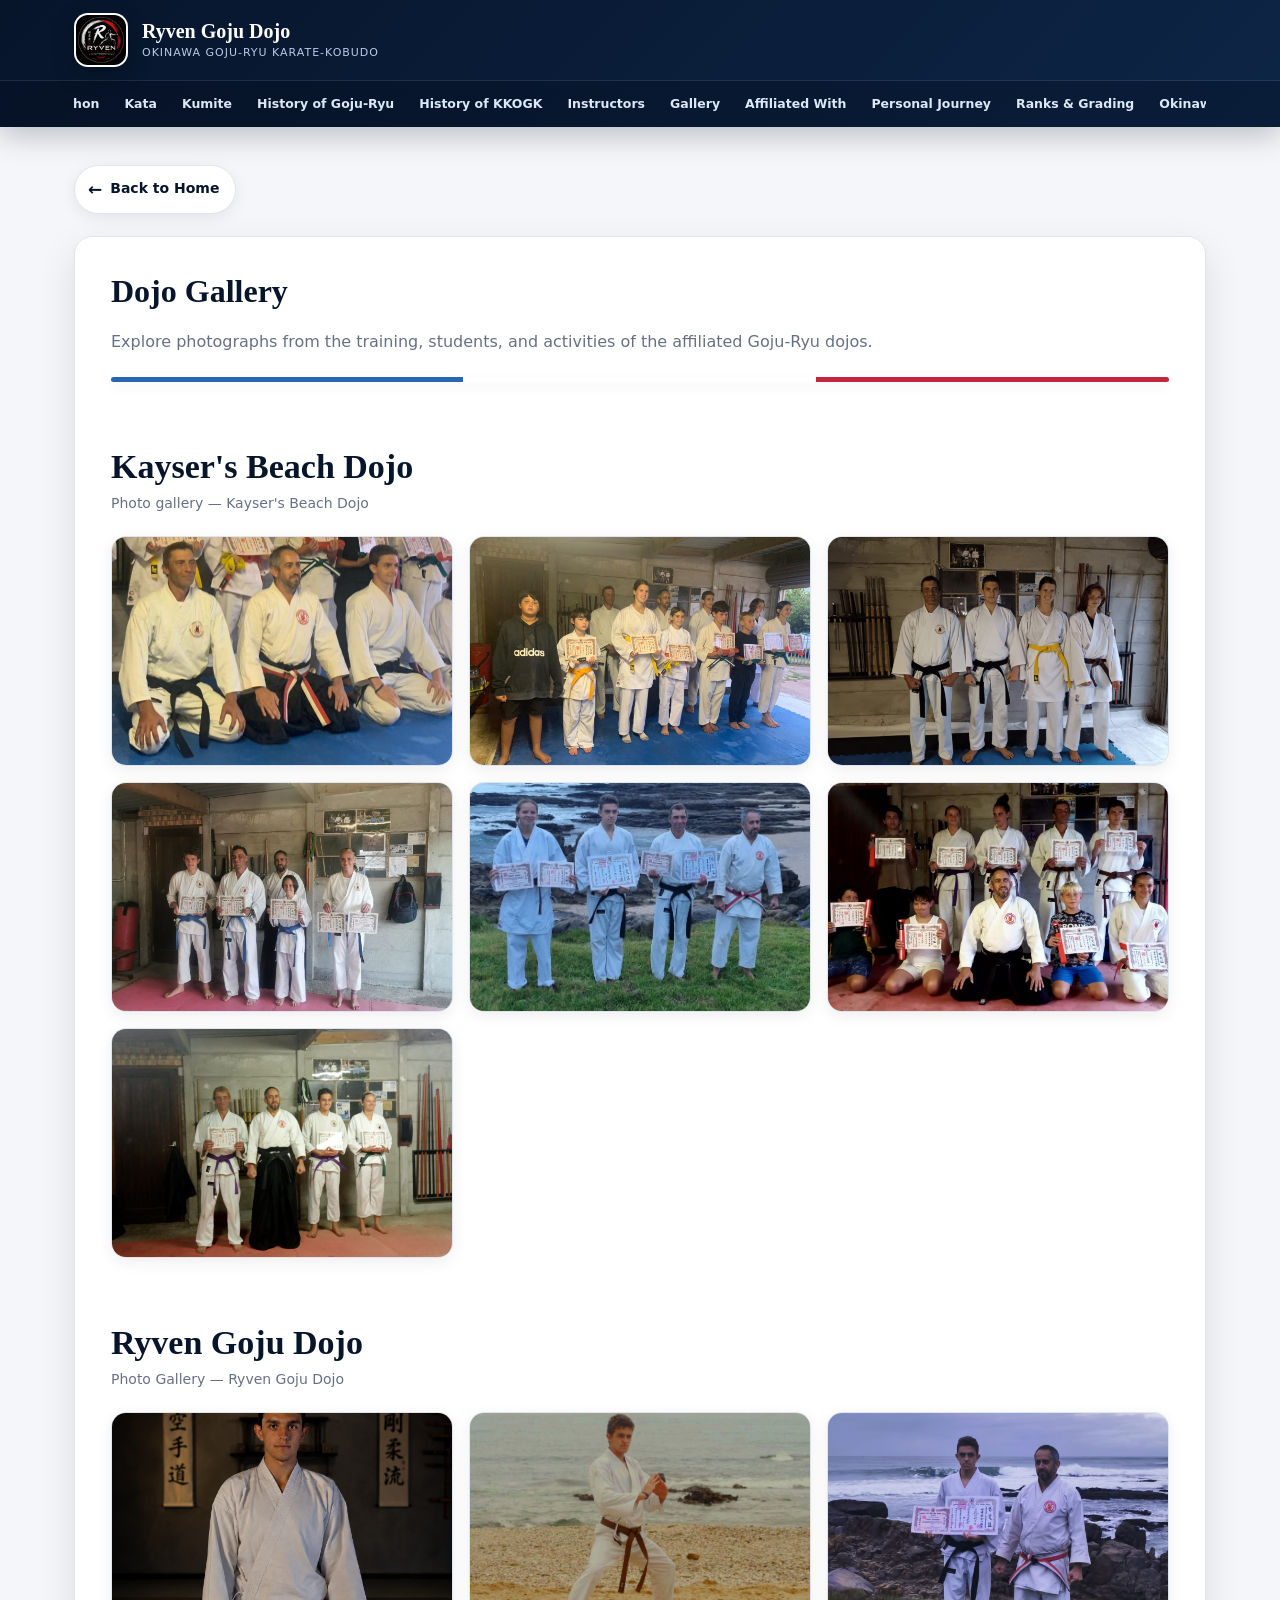
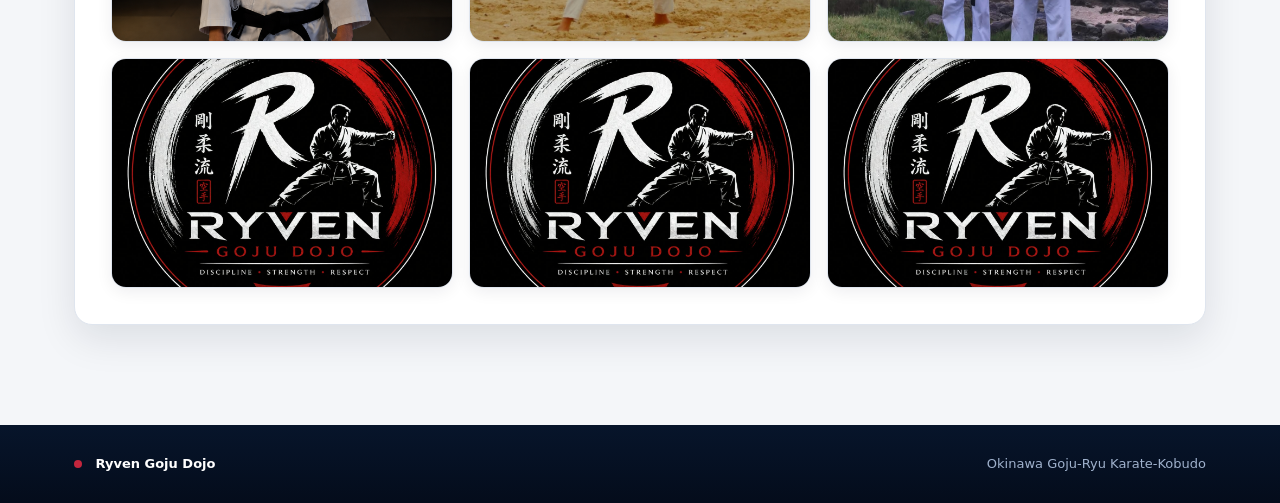
==== commit d7fa6cfc: "Update Gallery.html" ====
--- a/Gallery.html
+++ b/Gallery.html
@@ -453,7 +453,7 @@
   <div class="photo-grid">
 
     <a class="gallery-photo" href="Jaundre1.jpeg" data-lightbox>
-      <img src="Jaundre2.jpeg" alt="Ryven Goju Dojo — Photo 1">
+      <img src="Jaundre2.png" alt="Ryven Goju Dojo — Photo 1">
     </a>
 
     <a class="gallery-photo" href="3.jpeg" data-lightbox>
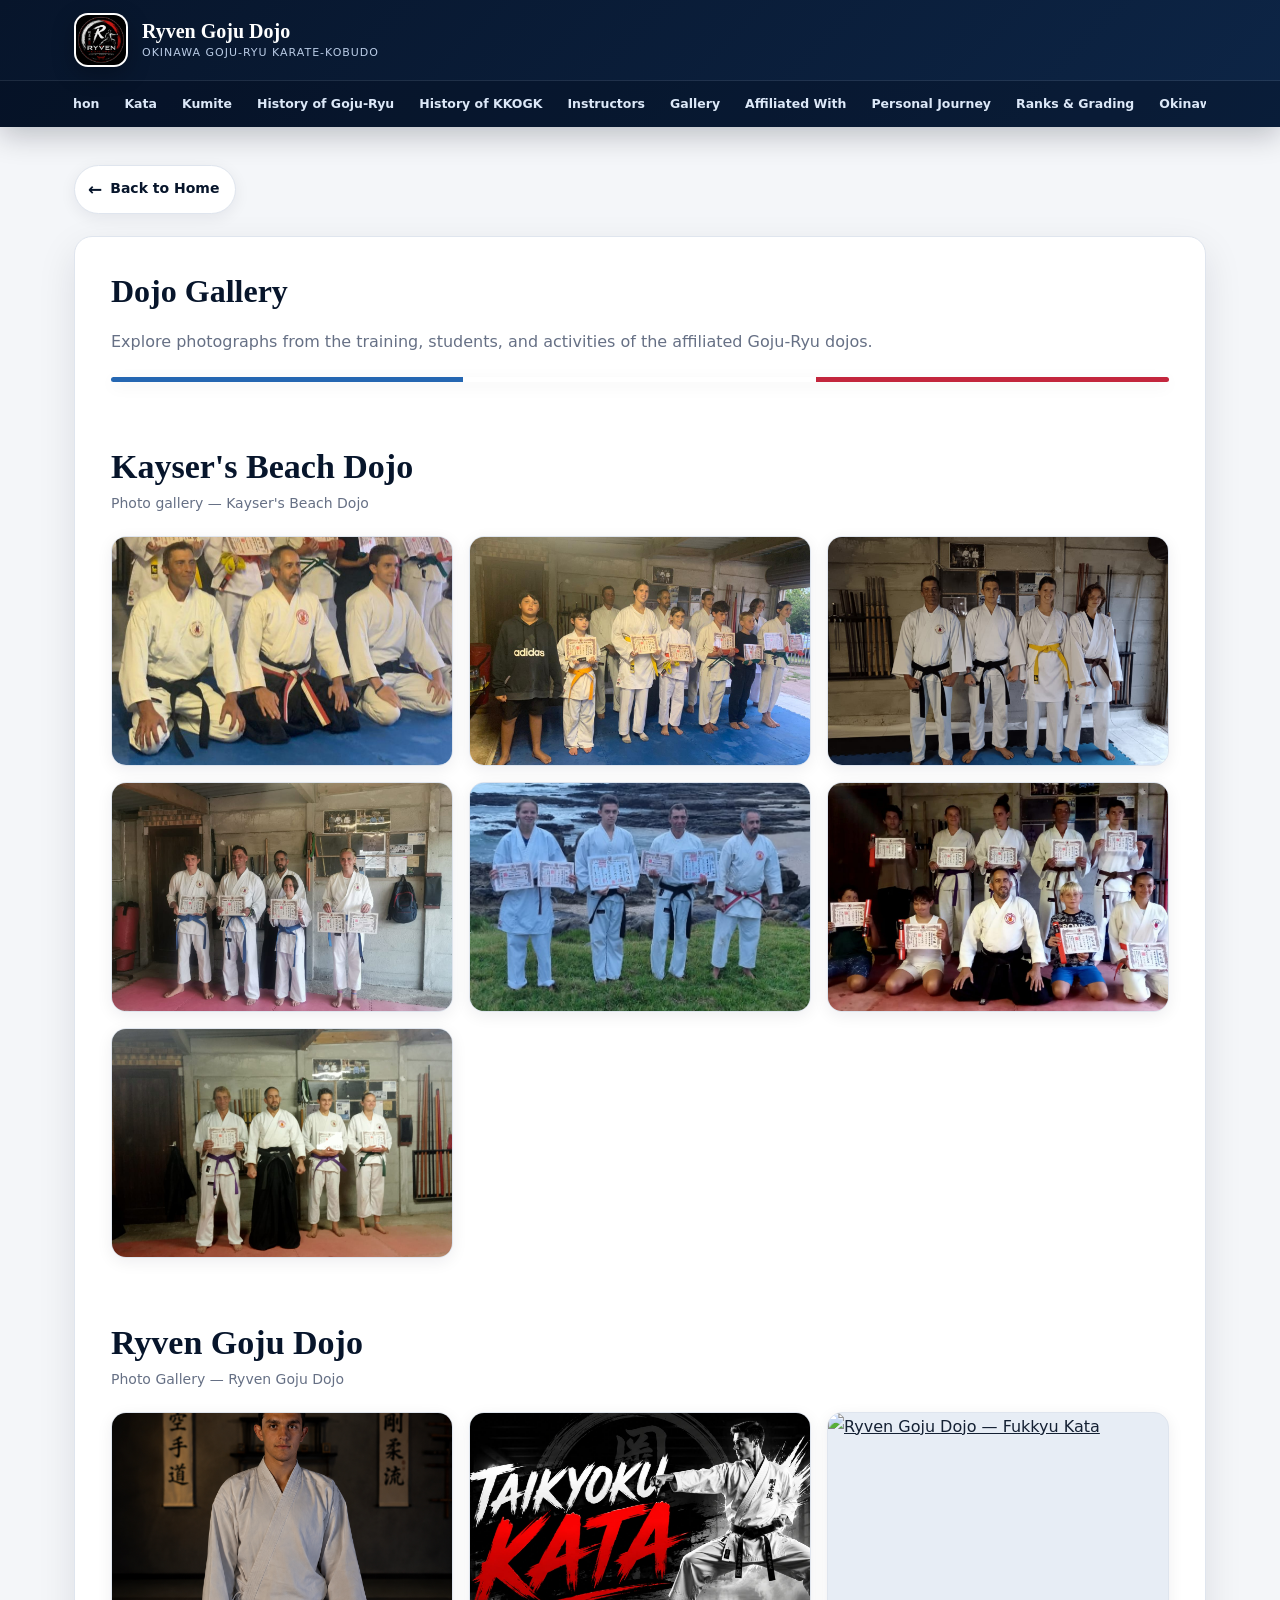
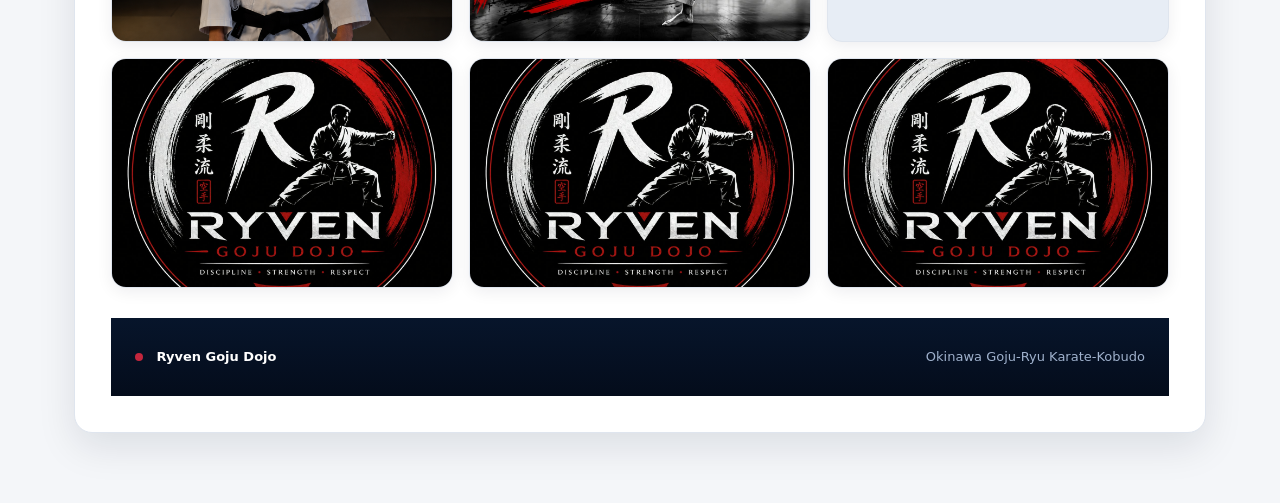
==== commit c90b8a1f: "jj" ====
--- a/Gallery.html
+++ b/Gallery.html
@@ -437,7 +437,7 @@
       </section>
 
 
-     <!-- Ryven Goju Dojo Gallery -->
+    <!-- Ryven Goju Dojo Gallery -->
 
 <section class="dojo-gallery" id="ryven-goju-dojo">
 
@@ -452,26 +452,37 @@
 
   <div class="photo-grid">
 
-    <a class="gallery-photo" href="Jaundre1.jpeg" data-lightbox>
+    <!-- PHOTO 1 -->
+    <a class="gallery-photo" href="Jaundre2.png" data-lightbox>
       <img src="Jaundre2.png" alt="Ryven Goju Dojo — Photo 1">
     </a>
 
-    <a class="gallery-photo" href="3.jpeg" data-lightbox>
-      <img src="3.jpeg" alt="Ryven Goju Dojo — Photo 2">
+
+    <!-- VIDEO 1 — TAIKYOKU KATA -->
+    <a class="gallery-photo" href="#" onclick="openVideo('TK.mp4'); return false;">
+      <img src="TK.jpeg" alt="Ryven Goju Dojo — Taikyoku Kata">
     </a>
 
-    <a class="gallery-photo" href="8.jpeg" data-lightbox>
-      <img src="8.jpeg" alt="Ryven Goju Dojo — Photo 3">
+
+    <!-- VIDEO 2 — FUKKYU KATA -->
+    <a class="gallery-photo" href="#" onclick="openVideo('Fk.mp4'); return false;">
+      <img src="Fk.jpeg" alt="Ryven Goju Dojo — Fukkyu Kata">
     </a>
 
+
+    <!-- PHOTO 4 -->
     <a class="gallery-photo" href="1.jpeg" data-lightbox>
       <img src="1.jpeg" alt="Ryven Goju Dojo — Photo 4">
     </a>
 
+
+    <!-- PHOTO 5 -->
     <a class="gallery-photo" href="1.jpeg" data-lightbox>
       <img src="1.jpeg" alt="Ryven Goju Dojo — Photo 5">
     </a>
 
+
+    <!-- PHOTO 6 -->
     <a class="gallery-photo" href="1.jpeg" data-lightbox>
       <img src="1.jpeg" alt="Ryven Goju Dojo — Photo 6">
     </a>
@@ -480,9 +491,57 @@
 
 </section>
 
-    </div>
-
-  </main>
+
+<!-- VIDEO POPUP -->
+
+<div id="videoModal" class="video-modal">
+
+  <div class="video-container">
+
+    <span class="video-close" onclick="closeVideo()">&times;</span>
+
+    <video id="galleryVideo" controls playsinline>
+      <source id="videoSource" src="" type="video/mp4">
+      Your browser does not support MP4 video.
+    </video>
+
+  </div>
+
+</div>
+
+
+<script>
+
+function openVideo(videoFile) {
+
+    const modal = document.getElementById("videoModal");
+    const video = document.getElementById("galleryVideo");
+
+    video.src = videoFile;
+
+    modal.style.display = "flex";
+
+    video.load();
+
+}
+
+
+function closeVideo() {
+
+    const modal = document.getElementById("videoModal");
+    const video = document.getElementById("galleryVideo");
+
+    video.pause();
+
+    video.currentTime = 0;
+
+    video.src = "";
+
+    modal.style.display = "none";
+
+}
+
+</script>
 
 
   <!-- Footer -->
--- a/css/style.css
+++ b/css/style.css
@@ -1194,4 +1194,140 @@
     margin: 0 auto;
   }
 
+}
+
+
+
+
+
+.media-frame {
+    width: 100%;
+    display: flex;
+    justify-content: center;
+    align-items: center;
+    overflow: hidden;
+}
+
+.hero-image {
+    width: 700px;
+    max-width: 100%;
+    height: auto;
+    object-fit: contain;
+    display: block;
+}
+
+
+
+
+.affiliate-media {
+    width: 100%;
+    display: flex;
+    justify-content: center;
+    align-items: center;
+    overflow: visible;
+}
+
+.affiliate-media img {
+    width: 100%;
+    height: auto;
+    max-width: 100%;
+    object-fit: contain;
+    display: block;
+}
+
+
+
+
+
+.timeline-media {
+    width: 100%;
+    display: flex;
+    justify-content: center;
+    align-items: center;
+    overflow: visible;
+}
+
+.timeline-media img {
+    width: 100%;
+    height: auto;
+    max-width: 100%;
+    object-fit: contain;
+    display: block;
+}
+
+
+
+
+
+.video-modal {
+  display: none;
+  position: fixed;
+  z-index: 9999;
+  left: 0;
+  top: 0;
+  width: 100%;
+  height: 100%;
+  background: rgba(0, 0, 0, 0.9);
+  justify-content: center;
+  align-items: center;
+}
+
+.video-container {
+  position: relative;
+  width: 90%;
+  max-width: 1000px;
+}
+
+.video-container video {
+  width: 100%;
+  height: auto;
+  display: block;
+}
+
+.video-close {
+  position: absolute;
+  top: -45px;
+  right: 0;
+  color: white;
+  font-size: 40px;
+  cursor: pointer;
+}
+
+
+
+
+
+
+.video-modal {
+    display: none;
+    position: fixed;
+    z-index: 9999;
+    left: 0;
+    top: 0;
+    width: 100%;
+    height: 100%;
+    background: rgba(0, 0, 0, 0.92);
+    justify-content: center;
+    align-items: center;
+}
+
+.video-container {
+    position: relative;
+    width: 90%;
+    max-width: 1000px;
+}
+
+.video-container video {
+    width: 100%;
+    max-height: 85vh;
+    display: block;
+}
+
+.video-close {
+    position: absolute;
+    top: -45px;
+    right: 0;
+    color: white;
+    font-size: 40px;
+    cursor: pointer;
 }
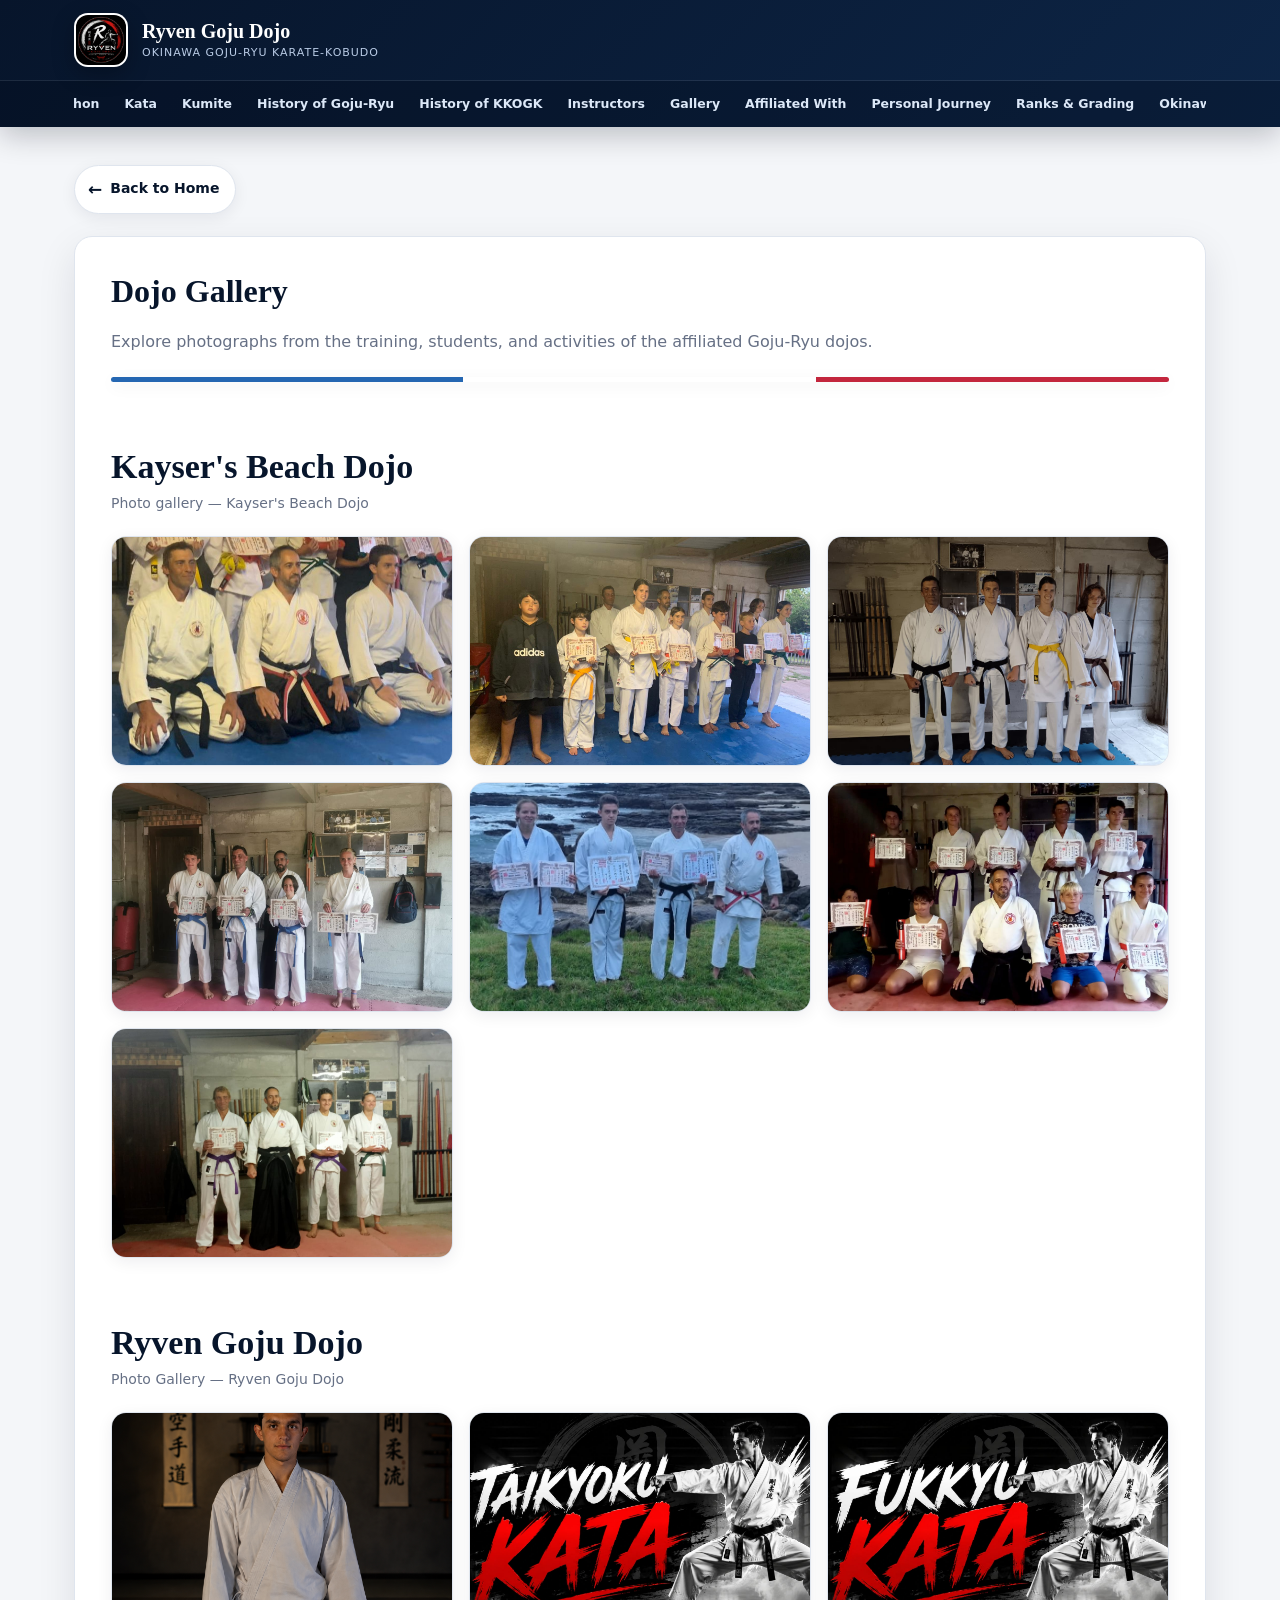
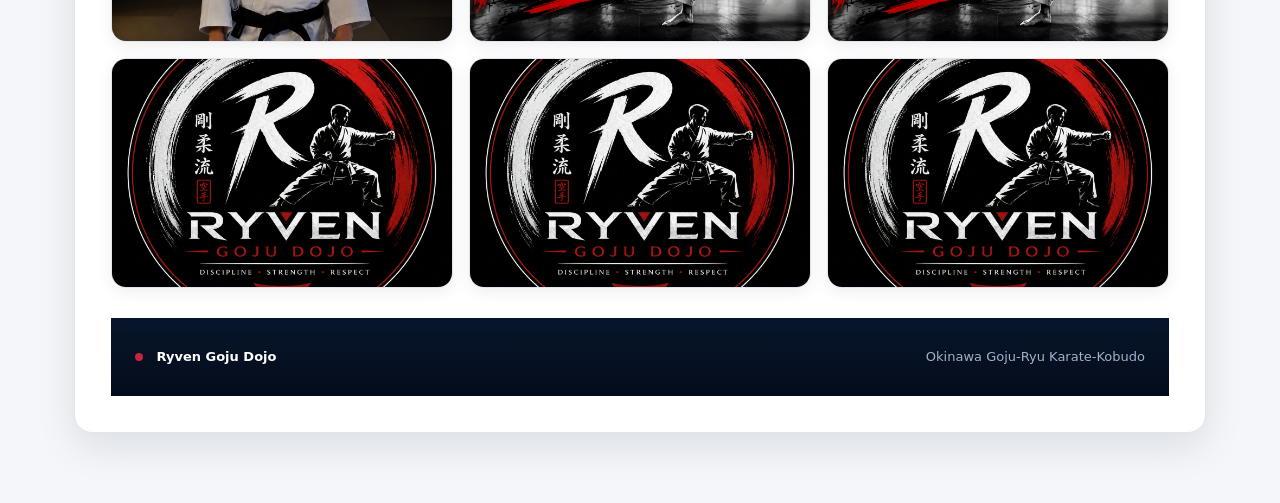
==== commit 3c30b27b: "Update Gallery.html" ====
--- a/Gallery.html
+++ b/Gallery.html
@@ -465,8 +465,8 @@
 
 
     <!-- VIDEO 2 — FUKKYU KATA -->
-    <a class="gallery-photo" href="#" onclick="openVideo('Fk.mp4'); return false;">
-      <img src="Fk.jpeg" alt="Ryven Goju Dojo — Fukkyu Kata">
+    <a class="gallery-photo" href="#" onclick="openVideo('FK.mp4'); return false;">
+      <img src="FK.jpeg" alt="Ryven Goju Dojo — Fukkyu Kata">
     </a>
 
 
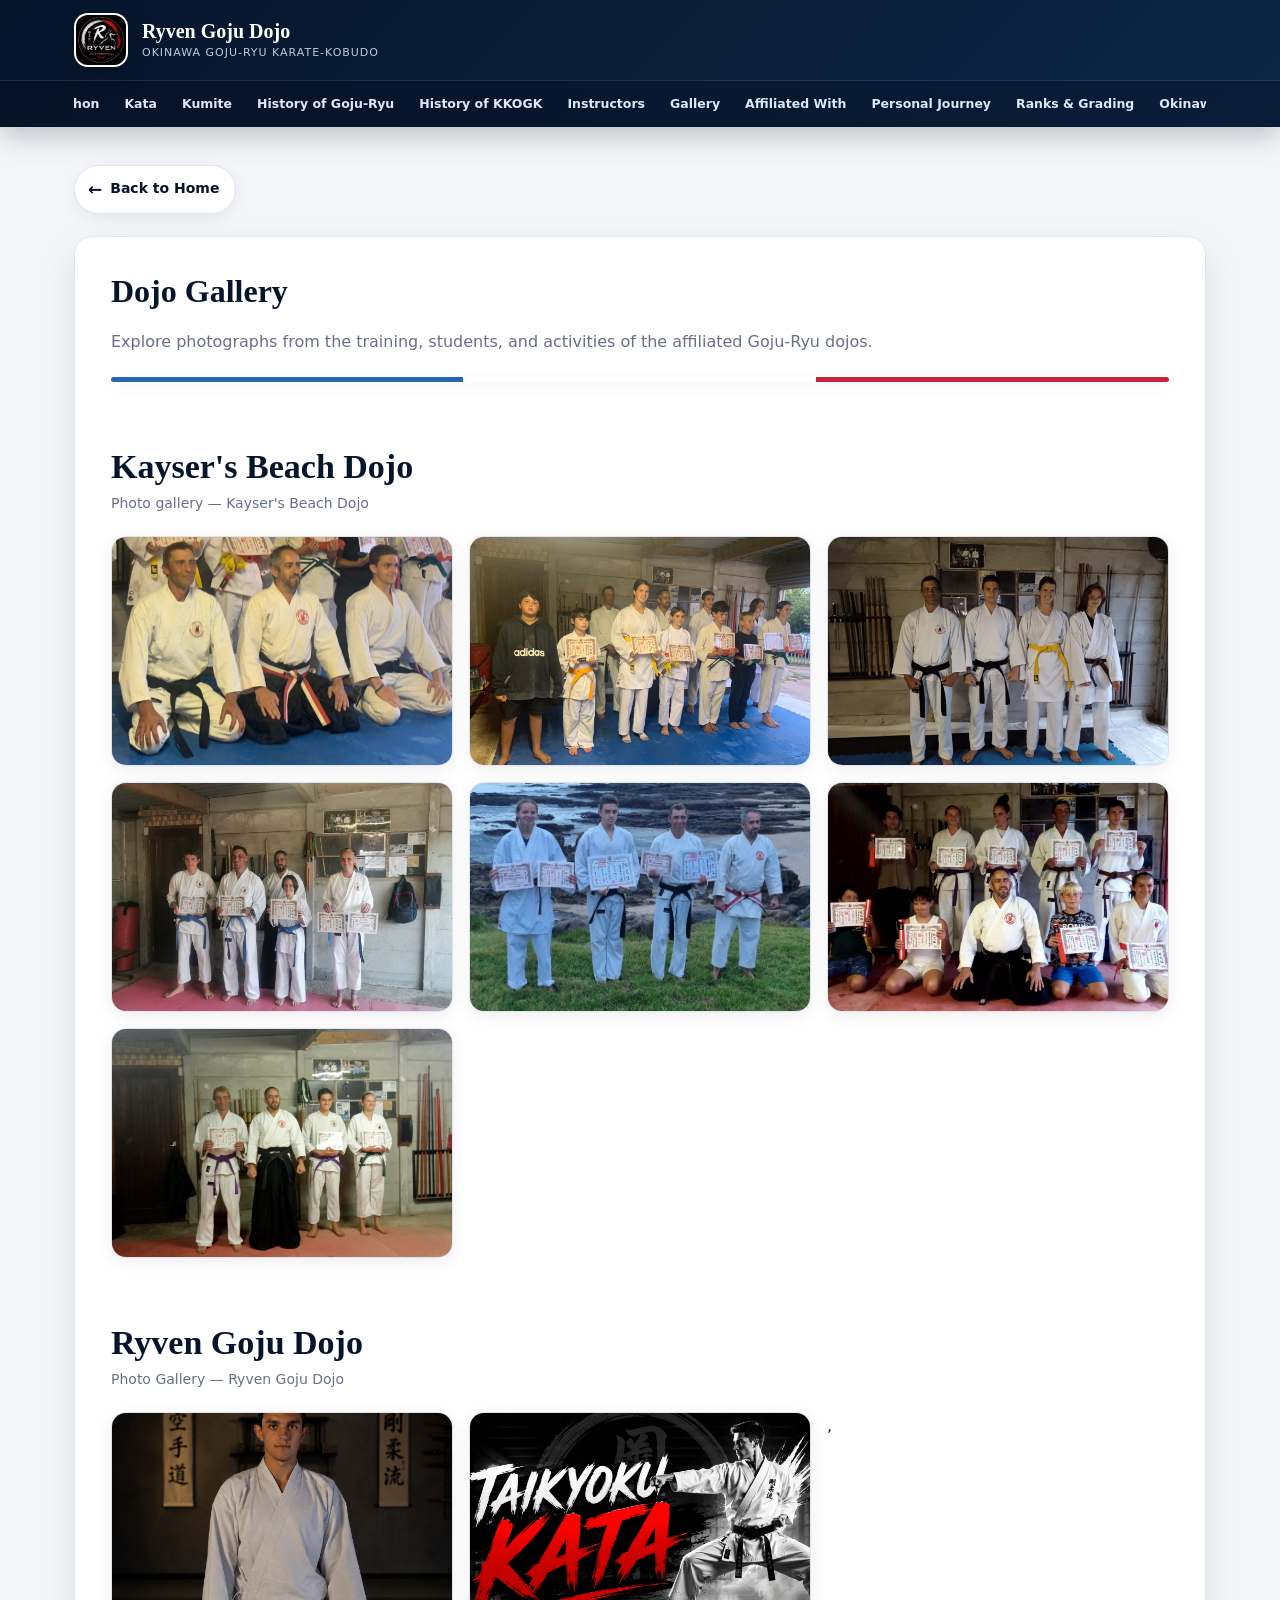
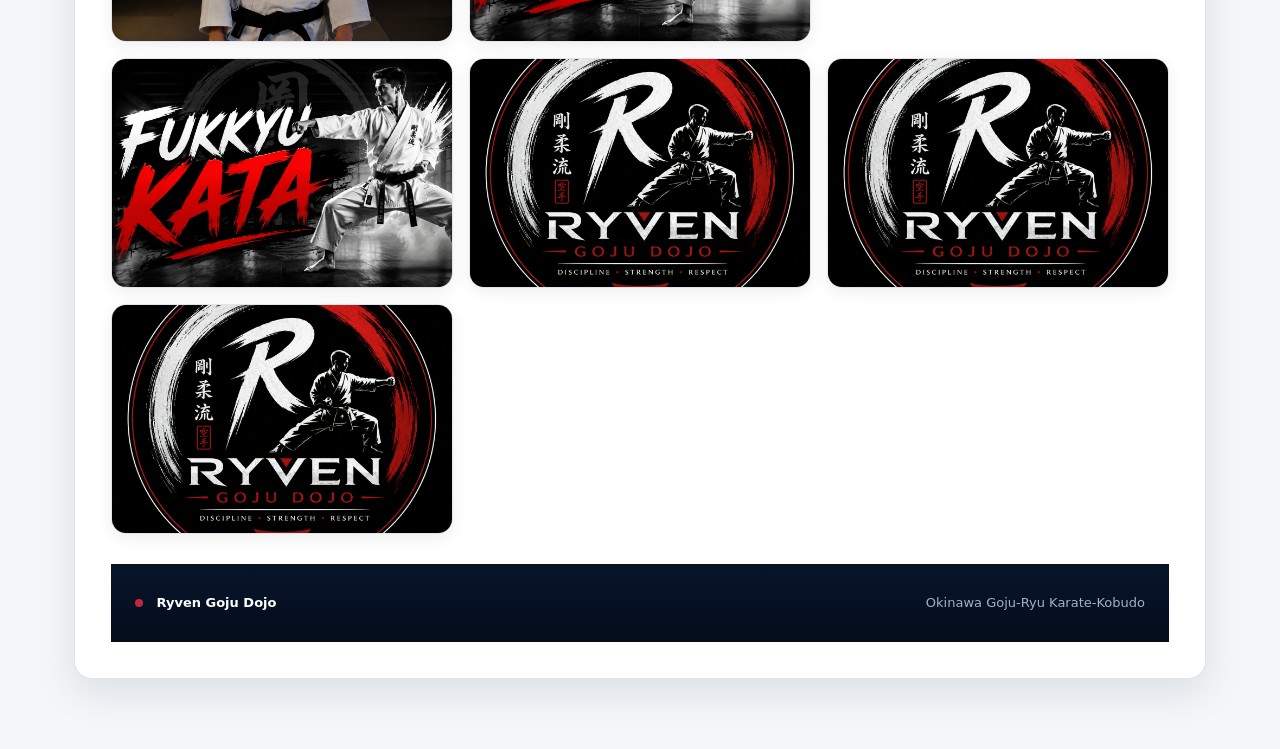
==== commit d3455d75: "Update Gallery.html" ====
--- a/Gallery.html
+++ b/Gallery.html
@@ -464,7 +464,7 @@
     </a>
 
 
-    <!-- VIDEO 2 — FUKKYU KATA -->
+    <!-- VIDEO 2 — FUKKYU KATA -->,
     <a class="gallery-photo" href="#" onclick="openVideo('FK.mp4'); return false;">
       <img src="FK.jpeg" alt="Ryven Goju Dojo — Fukkyu Kata">
     </a>
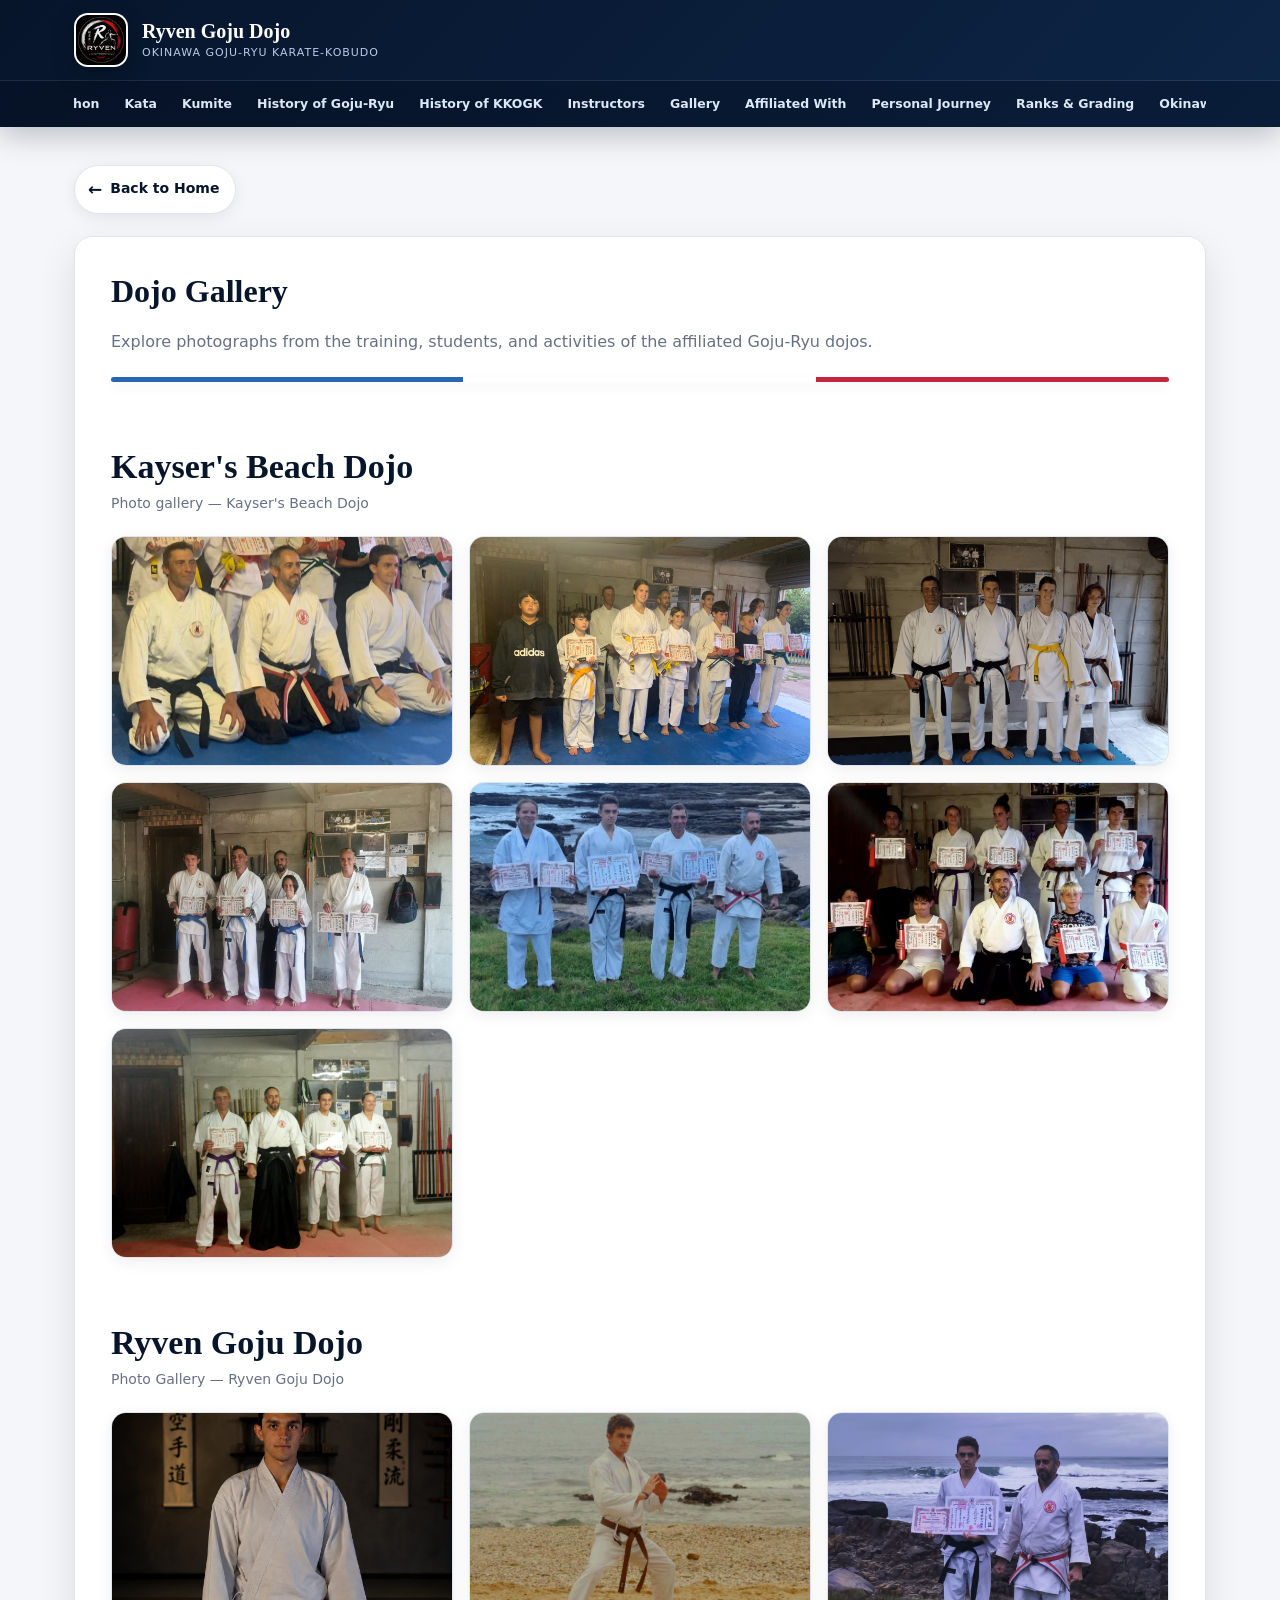
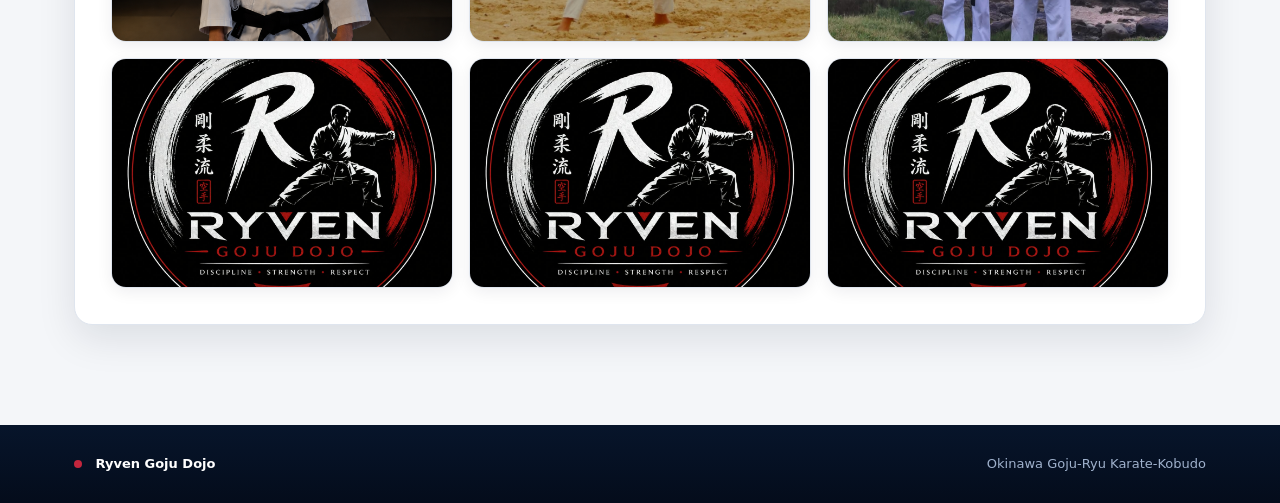
==== commit a1fadeea: "Update Gallery.html" ====
--- a/Gallery.html
+++ b/Gallery.html
@@ -437,7 +437,7 @@
       </section>
 
 
-    <!-- Ryven Goju Dojo Gallery -->
+     <!-- Ryven Goju Dojo Gallery -->
 
 <section class="dojo-gallery" id="ryven-goju-dojo">
 
@@ -452,37 +452,26 @@
 
   <div class="photo-grid">
 
-    <!-- PHOTO 1 -->
     <a class="gallery-photo" href="Jaundre2.png" data-lightbox>
       <img src="Jaundre2.png" alt="Ryven Goju Dojo — Photo 1">
     </a>
 
-
-    <!-- VIDEO 1 — TAIKYOKU KATA -->
-    <a class="gallery-photo" href="#" onclick="openVideo('TK.mp4'); return false;">
-      <img src="TK.jpeg" alt="Ryven Goju Dojo — Taikyoku Kata">
+    <a class="gallery-photo" href="3.jpeg" data-lightbox>
+      <img src="3.jpeg" alt="Ryven Goju Dojo — Photo 2">
     </a>
 
-
-    <!-- VIDEO 2 — FUKKYU KATA -->,
-    <a class="gallery-photo" href="#" onclick="openVideo('FK.mp4'); return false;">
-      <img src="FK.jpeg" alt="Ryven Goju Dojo — Fukkyu Kata">
+    <a class="gallery-photo" href="8.jpeg" data-lightbox>
+      <img src="8.jpeg" alt="Ryven Goju Dojo — Photo 3">
     </a>
 
-
-    <!-- PHOTO 4 -->
     <a class="gallery-photo" href="1.jpeg" data-lightbox>
       <img src="1.jpeg" alt="Ryven Goju Dojo — Photo 4">
     </a>
 
-
-    <!-- PHOTO 5 -->
     <a class="gallery-photo" href="1.jpeg" data-lightbox>
       <img src="1.jpeg" alt="Ryven Goju Dojo — Photo 5">
     </a>
 
-
-    <!-- PHOTO 6 -->
     <a class="gallery-photo" href="1.jpeg" data-lightbox>
       <img src="1.jpeg" alt="Ryven Goju Dojo — Photo 6">
     </a>
@@ -491,57 +480,9 @@
 
 </section>
 
-
-<!-- VIDEO POPUP -->
-
-<div id="videoModal" class="video-modal">
-
-  <div class="video-container">
-
-    <span class="video-close" onclick="closeVideo()">&times;</span>
-
-    <video id="galleryVideo" controls playsinline>
-      <source id="videoSource" src="" type="video/mp4">
-      Your browser does not support MP4 video.
-    </video>
-
-  </div>
-
-</div>
-
-
-<script>
-
-function openVideo(videoFile) {
-
-    const modal = document.getElementById("videoModal");
-    const video = document.getElementById("galleryVideo");
-
-    video.src = videoFile;
-
-    modal.style.display = "flex";
-
-    video.load();
-
-}
-
-
-function closeVideo() {
-
-    const modal = document.getElementById("videoModal");
-    const video = document.getElementById("galleryVideo");
-
-    video.pause();
-
-    video.currentTime = 0;
-
-    video.src = "";
-
-    modal.style.display = "none";
-
-}
-
-</script>
+    </div>
+
+  </main>
 
 
   <!-- Footer -->
